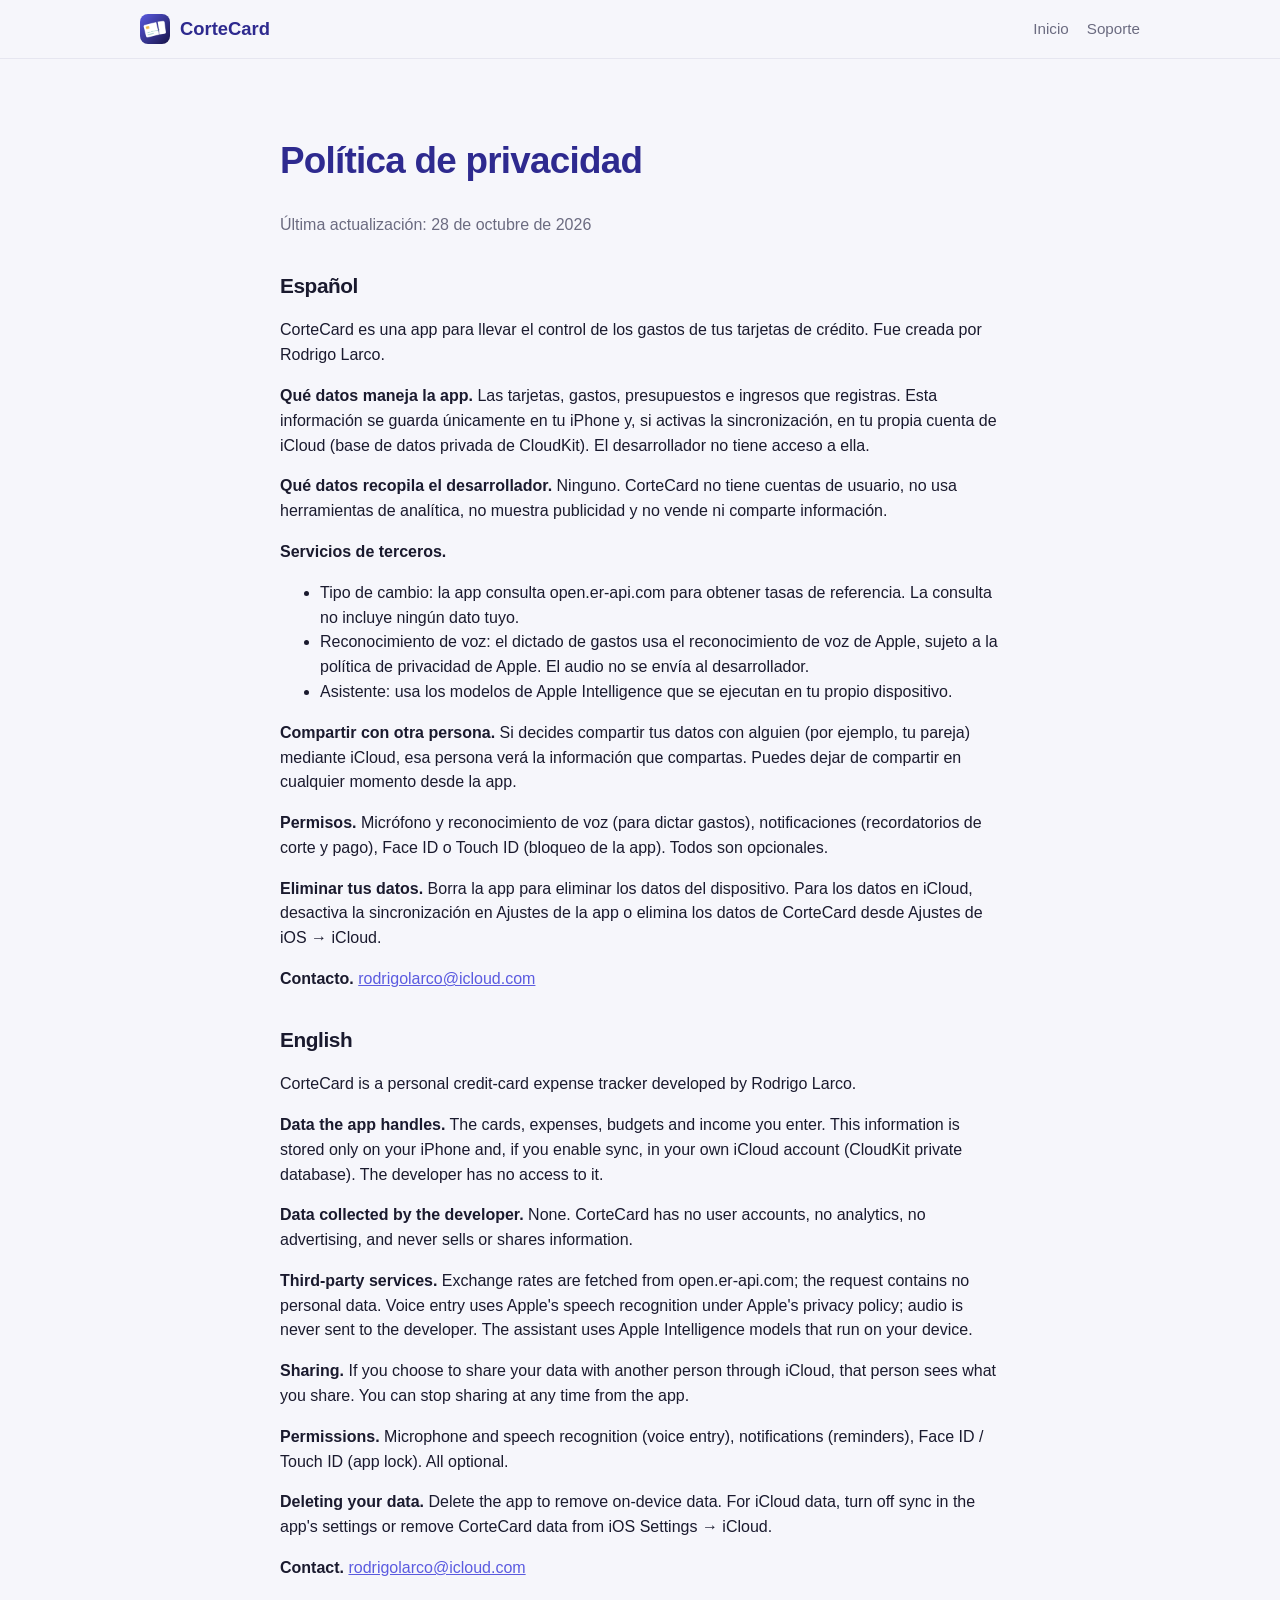
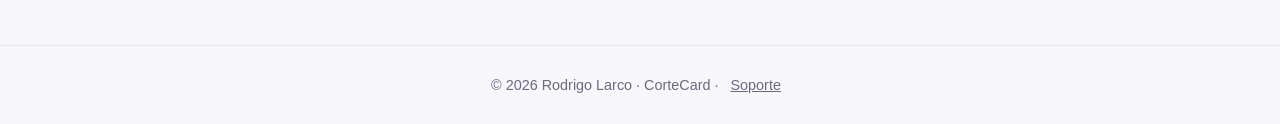
==== privacidad.html @ 4134d7fc "Sitio de CorteCard" ====
<!doctype html>
<html lang="es">
<head>
<meta charset="utf-8"><meta name="viewport" content="width=device-width,initial-scale=1">
<title>Política de privacidad — CorteCard</title>
<link rel="stylesheet" href="estilo.css"><link rel="icon" href="img/icono.png">
</head>
<body>
<header><div class="nav"><a class="marca" href="./"><img src="img/icono.png" alt="">CorteCard</a><nav><a href="./">Inicio</a><a href="soporte.html">Soporte</a></nav></div></header>
<main class="doc">
<h1>Política de privacidad</h1>
<p class="fecha">Última actualización: 28 de octubre de 2026</p>
<h2>Español</h2>
<p>CorteCard es una app para llevar el control de los gastos de tus tarjetas de crédito. Fue creada por Rodrigo Larco.</p>
<p><strong>Qué datos maneja la app.</strong> Las tarjetas, gastos, presupuestos e ingresos que registras. Esta información se guarda únicamente en tu iPhone y, si activas la sincronización, en tu propia cuenta de iCloud (base de datos privada de CloudKit). El desarrollador no tiene acceso a ella.</p>
<p><strong>Qué datos recopila el desarrollador.</strong> Ninguno. CorteCard no tiene cuentas de usuario, no usa herramientas de analítica, no muestra publicidad y no vende ni comparte información.</p>
<p><strong>Servicios de terceros.</strong></p>
<ul><li>Tipo de cambio: la app consulta open.er-api.com para obtener tasas de referencia. La consulta no incluye ningún dato tuyo.</li>
<li>Reconocimiento de voz: el dictado de gastos usa el reconocimiento de voz de Apple, sujeto a la política de privacidad de Apple. El audio no se envía al desarrollador.</li>
<li>Asistente: usa los modelos de Apple Intelligence que se ejecutan en tu propio dispositivo.</li></ul>
<p><strong>Compartir con otra persona.</strong> Si decides compartir tus datos con alguien (por ejemplo, tu pareja) mediante iCloud, esa persona verá la información que compartas. Puedes dejar de compartir en cualquier momento desde la app.</p>
<p><strong>Permisos.</strong> Micrófono y reconocimiento de voz (para dictar gastos), notificaciones (recordatorios de corte y pago), Face ID o Touch ID (bloqueo de la app). Todos son opcionales.</p>
<p><strong>Eliminar tus datos.</strong> Borra la app para eliminar los datos del dispositivo. Para los datos en iCloud, desactiva la sincronización en Ajustes de la app o elimina los datos de CorteCard desde Ajustes de iOS → iCloud.</p>
<p><strong>Contacto.</strong> <a href="mailto:rodrigolarco@icloud.com">rodrigolarco@icloud.com</a></p>
<h2>English</h2>
<p>CorteCard is a personal credit-card expense tracker developed by Rodrigo Larco.</p>
<p><strong>Data the app handles.</strong> The cards, expenses, budgets and income you enter. This information is stored only on your iPhone and, if you enable sync, in your own iCloud account (CloudKit private database). The developer has no access to it.</p>
<p><strong>Data collected by the developer.</strong> None. CorteCard has no user accounts, no analytics, no advertising, and never sells or shares information.</p>
<p><strong>Third-party services.</strong> Exchange rates are fetched from open.er-api.com; the request contains no personal data. Voice entry uses Apple&#x27;s speech recognition under Apple&#x27;s privacy policy; audio is never sent to the developer. The assistant uses Apple Intelligence models that run on your device.</p>
<p><strong>Sharing.</strong> If you choose to share your data with another person through iCloud, that person sees what you share. You can stop sharing at any time from the app.</p>
<p><strong>Permissions.</strong> Microphone and speech recognition (voice entry), notifications (reminders), Face ID / Touch ID (app lock). All optional.</p>
<p><strong>Deleting your data.</strong> Delete the app to remove on-device data. For iCloud data, turn off sync in the app&#x27;s settings or remove CorteCard data from iOS Settings → iCloud.</p>
<p><strong>Contact.</strong> <a href="mailto:rodrigolarco@icloud.com">rodrigolarco@icloud.com</a></p>
</main>
<footer>© 2026 Rodrigo Larco · CorteCard · <a href="soporte.html">Soporte</a></footer>
</body>
</html>
---- estilo.css ----
:root{--indigo:#2E2A8F;--indigo-claro:#5B5BE0;--indigo-oscuro:#1E1B4B;--fondo:#F6F6FB;--texto:#1A1A2E;--gris:#6B6B80;--blanco:#fff}
*{box-sizing:border-box}body{margin:0;font-family:-apple-system,BlinkMacSystemFont,"SF Pro Text",Inter,Segoe UI,Roboto,sans-serif;color:var(--texto);background:var(--fondo);line-height:1.55}
a{color:var(--indigo-claro)}header{position:sticky;top:0;background:rgba(246,246,251,.85);backdrop-filter:blur(12px);border-bottom:1px solid #e6e6f0;z-index:10}
.nav{max-width:1040px;margin:0 auto;padding:14px 20px;display:flex;align-items:center;gap:20px}.nav .marca{font-weight:800;color:var(--indigo);text-decoration:none;font-size:1.15rem;display:flex;align-items:center;gap:10px}
.nav .marca img{width:30px;height:30px;border-radius:8px}.nav nav{margin-left:auto;display:flex;gap:18px}.nav nav a{color:var(--gris);text-decoration:none;font-size:.95rem}
.hero{background:linear-gradient(160deg,var(--indigo-oscuro),var(--indigo) 55%,var(--indigo-claro));color:#fff;padding:72px 20px 56px}
.hero .in{max-width:1040px;margin:0 auto;display:grid;grid-template-columns:1.1fr .9fr;gap:40px;align-items:center}
.hero h1{font-size:clamp(2.2rem,5vw,3.6rem);line-height:1.05;margin:0 0 18px;font-weight:800;letter-spacing:-.02em}.hero p{font-size:1.15rem;opacity:.9;max-width:520px}
.btn{display:inline-block;background:#fff;color:var(--indigo);font-weight:700;padding:14px 22px;border-radius:14px;text-decoration:none;margin-top:14px}
.hero img{width:100%;max-width:340px;justify-self:center;border-radius:36px;box-shadow:0 30px 60px rgba(0,0,0,.35)}
section{max-width:1040px;margin:0 auto;padding:56px 20px}h2{font-size:2rem;letter-spacing:-.02em;margin:0 0 8px}.sub{color:var(--gris);margin:0 0 28px}
.grid{display:grid;grid-template-columns:repeat(auto-fit,minmax(260px,1fr));gap:18px}.card{background:#fff;border:1px solid #e8e8f2;border-radius:20px;padding:22px}
.card h3{margin:0 0 6px;font-size:1.05rem}.card p{margin:0;color:var(--gris);font-size:.95rem}.ico{width:40px;height:40px;border-radius:12px;background:linear-gradient(135deg,var(--indigo-claro),var(--indigo));color:#fff;display:grid;place-items:center;font-size:20px;margin-bottom:12px}
.capturas{display:flex;gap:16px;overflow-x:auto;padding-bottom:8px}.capturas img{height:520px;border-radius:28px;border:1px solid #e3e3ee;flex:none}
.faq details{background:#fff;border:1px solid #e8e8f2;border-radius:14px;padding:14px 18px;margin-bottom:10px}.faq summary{font-weight:600;cursor:pointer}
footer{border-top:1px solid #e6e6f0;color:var(--gris);font-size:.9rem;padding:28px 20px;text-align:center}footer a{color:var(--gris);margin:0 8px}
.doc{max-width:760px;margin:0 auto;padding:48px 20px}.doc h1{font-size:2.3rem;letter-spacing:-.02em;color:var(--indigo)}.doc h2{font-size:1.3rem;margin-top:32px}.doc .fecha{color:var(--gris)}
@media (max-width:760px){.hero .in{grid-template-columns:1fr}.hero img{max-width:260px}.nav nav{gap:12px}}
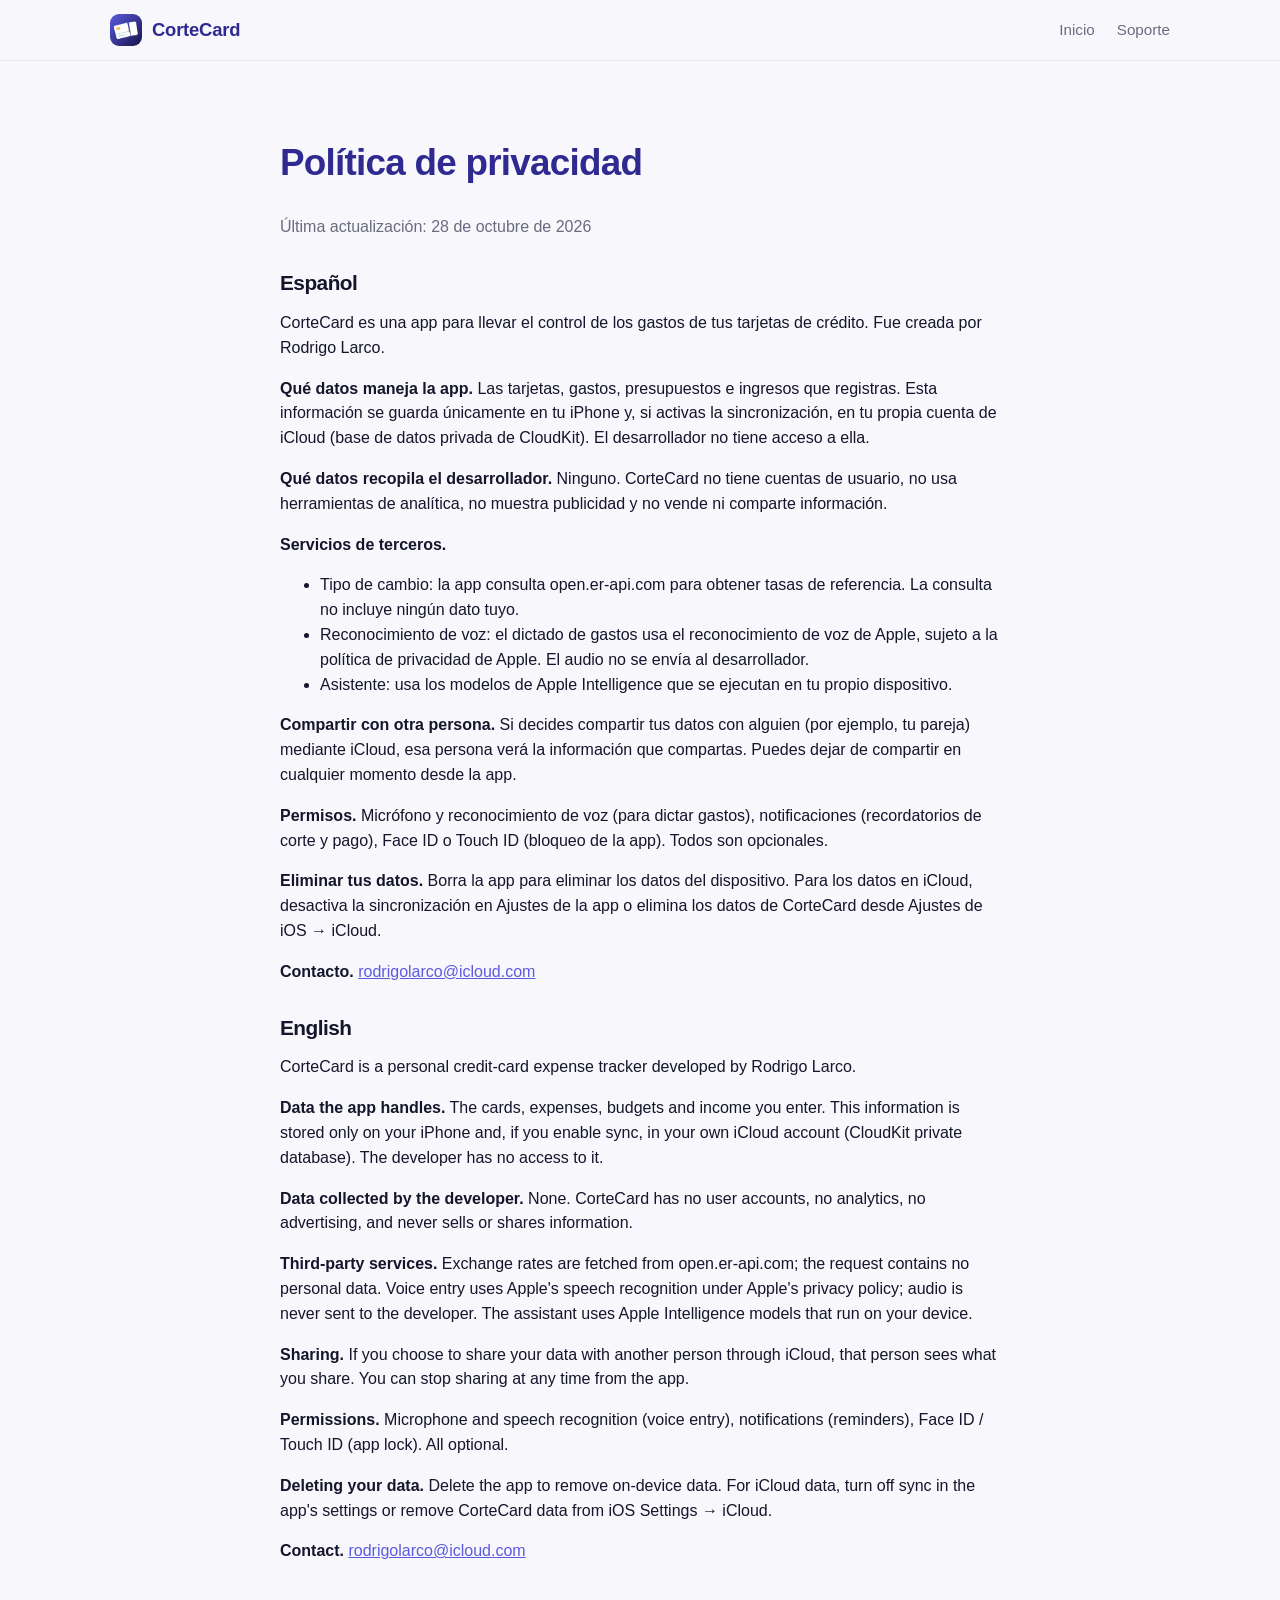
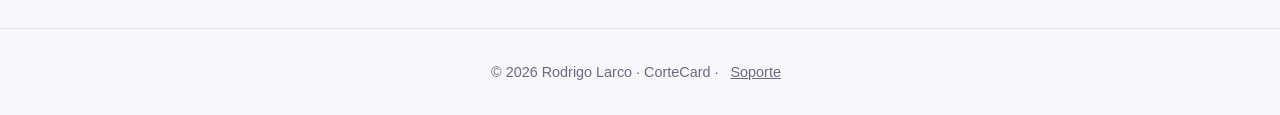
==== commit 59c211a2: "Sitio nuevo: modelo personal, recordatorios recurrentes, sugerencia de tarjeta, comprobante y teléfo" ====
--- a/privacidad.html
+++ b/privacidad.html
@@ -6,7 +6,7 @@
 <link rel="stylesheet" href="estilo.css"><link rel="icon" href="img/icono.png">
 </head>
 <body>
-<header><div class="nav"><a class="marca" href="./"><img src="img/icono.png" alt="">CorteCard</a><nav><a href="./">Inicio</a><a href="soporte.html">Soporte</a></nav></div></header>
+<header class="claro"><div class="nav"><a class="marca" href="./"><img src="img/icono.png" alt="">CorteCard</a><nav><a href="./">Inicio</a><a href="soporte.html">Soporte</a></nav></div></header>
 <main class="doc">
 <h1>Política de privacidad</h1>
 <p class="fecha">Última actualización: 28 de octubre de 2026</p>
--- a/estilo.css
+++ b/estilo.css
@@ -1,18 +1,80 @@
-:root{--indigo:#2E2A8F;--indigo-claro:#5B5BE0;--indigo-oscuro:#1E1B4B;--fondo:#F6F6FB;--texto:#1A1A2E;--gris:#6B6B80;--blanco:#fff}
-*{box-sizing:border-box}body{margin:0;font-family:-apple-system,BlinkMacSystemFont,"SF Pro Text",Inter,Segoe UI,Roboto,sans-serif;color:var(--texto);background:var(--fondo);line-height:1.55}
-a{color:var(--indigo-claro)}header{position:sticky;top:0;background:rgba(246,246,251,.85);backdrop-filter:blur(12px);border-bottom:1px solid #e6e6f0;z-index:10}
-.nav{max-width:1040px;margin:0 auto;padding:14px 20px;display:flex;align-items:center;gap:20px}.nav .marca{font-weight:800;color:var(--indigo);text-decoration:none;font-size:1.15rem;display:flex;align-items:center;gap:10px}
-.nav .marca img{width:30px;height:30px;border-radius:8px}.nav nav{margin-left:auto;display:flex;gap:18px}.nav nav a{color:var(--gris);text-decoration:none;font-size:.95rem}
-.hero{background:linear-gradient(160deg,var(--indigo-oscuro),var(--indigo) 55%,var(--indigo-claro));color:#fff;padding:72px 20px 56px}
-.hero .in{max-width:1040px;margin:0 auto;display:grid;grid-template-columns:1.1fr .9fr;gap:40px;align-items:center}
-.hero h1{font-size:clamp(2.2rem,5vw,3.6rem);line-height:1.05;margin:0 0 18px;font-weight:800;letter-spacing:-.02em}.hero p{font-size:1.15rem;opacity:.9;max-width:520px}
-.btn{display:inline-block;background:#fff;color:var(--indigo);font-weight:700;padding:14px 22px;border-radius:14px;text-decoration:none;margin-top:14px}
-.hero img{width:100%;max-width:340px;justify-self:center;border-radius:36px;box-shadow:0 30px 60px rgba(0,0,0,.35)}
-section{max-width:1040px;margin:0 auto;padding:56px 20px}h2{font-size:2rem;letter-spacing:-.02em;margin:0 0 8px}.sub{color:var(--gris);margin:0 0 28px}
-.grid{display:grid;grid-template-columns:repeat(auto-fit,minmax(260px,1fr));gap:18px}.card{background:#fff;border:1px solid #e8e8f2;border-radius:20px;padding:22px}
-.card h3{margin:0 0 6px;font-size:1.05rem}.card p{margin:0;color:var(--gris);font-size:.95rem}.ico{width:40px;height:40px;border-radius:12px;background:linear-gradient(135deg,var(--indigo-claro),var(--indigo));color:#fff;display:grid;place-items:center;font-size:20px;margin-bottom:12px}
-.capturas{display:flex;gap:16px;overflow-x:auto;padding-bottom:8px}.capturas img{height:520px;border-radius:28px;border:1px solid #e3e3ee;flex:none}
-.faq details{background:#fff;border:1px solid #e8e8f2;border-radius:14px;padding:14px 18px;margin-bottom:10px}.faq summary{font-weight:600;cursor:pointer}
-footer{border-top:1px solid #e6e6f0;color:var(--gris);font-size:.9rem;padding:28px 20px;text-align:center}footer a{color:var(--gris);margin:0 8px}
+:root{--indigo:#2E2A8F;--indigo-claro:#5B5BE0;--indigo-oscuro:#1E1B4B;--noche:#0B0A1F;--fondo:#F7F7FC;--texto:#15152B;--gris:#6B6B80;--linea:#E7E7F1;--verde:#2BB673;--naranja:#F59E0B;--radio:24px}
+*{box-sizing:border-box}html{scroll-behavior:smooth}
+body{margin:0;font-family:-apple-system,BlinkMacSystemFont,"SF Pro Display","SF Pro Text",Inter,"Segoe UI",Roboto,sans-serif;color:var(--texto);background:var(--fondo);line-height:1.55;-webkit-font-smoothing:antialiased}
+a{color:var(--indigo-claro)}img{max-width:100%;display:block}
+header{position:sticky;top:0;z-index:20;transition:background .25s,border-color .25s;background:rgba(11,10,31,.72);backdrop-filter:blur(16px);-webkit-backdrop-filter:blur(16px);border-bottom:1px solid rgba(255,255,255,.08)}
+.nav{max-width:1100px;margin:0 auto;padding:14px 20px;display:flex;align-items:center;gap:20px}
+.nav .marca{font-weight:800;color:#fff;text-decoration:none;font-size:1.15rem;display:flex;align-items:center;gap:10px;letter-spacing:-.01em}
+.nav .marca img{width:32px;height:32px;border-radius:9px}
+.nav nav{margin-left:auto;display:flex;gap:22px;align-items:center}.nav nav a{color:rgba(255,255,255,.75);text-decoration:none;font-size:.95rem}
+.nav nav a.cta{background:#fff;color:var(--indigo);font-weight:700;padding:9px 14px;border-radius:999px}
+header.claro{background:rgba(247,247,252,.85);border-color:var(--linea)}header.claro .marca{color:var(--indigo)}header.claro nav a{color:var(--gris)}header.claro nav a.cta{background:var(--indigo);color:#fff}
+
+/* HERO */
+.hero{position:relative;overflow:hidden;background:var(--noche);color:#fff;padding:88px 20px 40px}
+.hero:before{content:"";position:absolute;inset:-20% -10% auto -10%;height:120%;background:
+ radial-gradient(42% 50% at 20% 20%,rgba(91,91,224,.55),transparent 70%),
+ radial-gradient(40% 45% at 85% 15%,rgba(46,42,143,.8),transparent 70%),
+ radial-gradient(50% 50% at 60% 90%,rgba(91,91,224,.35),transparent 70%);filter:blur(10px)}
+.hero .in{position:relative;max-width:1100px;margin:0 auto;display:grid;grid-template-columns:1.05fr .95fr;gap:40px;align-items:center}
+.pill{display:inline-flex;align-items:center;gap:8px;background:rgba(255,255,255,.1);border:1px solid rgba(255,255,255,.18);border-radius:999px;padding:6px 12px;font-size:.85rem;margin-bottom:18px}
+.pill b{color:#C7C7FF}
+.hero h1{font-size:clamp(2.4rem,5.6vw,4rem);line-height:1.02;margin:0 0 18px;font-weight:800;letter-spacing:-.03em}
+.hero h1 span{background:linear-gradient(90deg,#C7C7FF,#8E8EFF);-webkit-background-clip:text;background-clip:text;color:transparent}
+.hero p.lead{font-size:1.15rem;color:rgba(255,255,255,.8);max-width:520px;margin:0 0 26px}
+.btn{display:inline-flex;align-items:center;gap:10px;background:#fff;color:var(--indigo);font-weight:700;padding:14px 22px;border-radius:14px;text-decoration:none;transition:transform .15s}
+.btn:hover{transform:translateY(-1px)}.btn.sec{background:rgba(255,255,255,.1);color:#fff;border:1px solid rgba(255,255,255,.2)}
+.hero .botones{display:flex;gap:12px;flex-wrap:wrap}
+.hero .nota{font-size:.9rem;color:rgba(255,255,255,.6);margin-top:14px}
+.hero .cifras{display:flex;gap:28px;margin-top:34px;padding-top:24px;border-top:1px solid rgba(255,255,255,.12)}
+.hero .cifras div b{display:block;font-size:1.5rem;letter-spacing:-.02em}.hero .cifras div span{font-size:.85rem;color:rgba(255,255,255,.6)}
+
+/* TELÉFONO CON CARRUSEL */
+.telefono{position:relative;width:330px;justify-self:center;aspect-ratio:460/1000;border-radius:52px;background:#0f0f1a;padding:12px;box-shadow:0 40px 90px rgba(0,0,0,.55),inset 0 0 0 2px #2a2a3c,inset 0 0 0 6px #0f0f1a;margin-bottom:0}
+
+.pantallas{height:100%;border-radius:40px;overflow-x:auto;overflow-y:hidden;display:flex;scroll-snap-type:x mandatory;scrollbar-width:none;-webkit-overflow-scrolling:touch;background:#F2F2F7}
+.pantallas::-webkit-scrollbar{display:none}
+.pantallas img{flex:0 0 100%;width:100%;height:100%;object-fit:cover;scroll-snap-align:start;scroll-snap-stop:always}
+.puntos{display:flex;gap:7px;justify-content:center;margin-top:18px;position:relative}
+.puntos i{width:7px;height:7px;border-radius:50%;background:rgba(255,255,255,.3);transition:all .25s}.puntos i.activo{background:#fff;width:20px;border-radius:999px}
+.pista{text-align:center;font-size:.8rem;color:rgba(255,255,255,.55);margin:8px 0 0}
+
+/* SECCIONES */
+section{max-width:1100px;margin:0 auto;padding:72px 20px}
+.kicker{display:inline-block;color:var(--indigo-claro);font-weight:700;font-size:.85rem;letter-spacing:.08em;text-transform:uppercase;margin-bottom:10px}
+h2{font-size:clamp(1.8rem,3.4vw,2.5rem);letter-spacing:-.025em;margin:0 0 10px;line-height:1.1}
+.sub{color:var(--gris);margin:0 0 32px;font-size:1.08rem;max-width:640px}
+.fila{display:grid;grid-template-columns:1fr 1fr;gap:56px;align-items:center;padding:40px 0}
+.fila.inv .texto{order:2}.fila .texto h2{margin-bottom:14px}
+.fila .texto p{color:var(--gris);font-size:1.05rem}
+.fila ul{list-style:none;padding:0;margin:18px 0 0;display:grid;gap:12px}
+.fila li{display:flex;gap:12px;align-items:flex-start}.fila li i{flex:none;width:26px;height:26px;border-radius:8px;background:linear-gradient(135deg,var(--indigo-claro),var(--indigo));color:#fff;display:grid;place-items:center;font-style:normal;font-size:14px;margin-top:2px}
+.fila .shot{justify-self:center;width:300px;border-radius:40px;box-shadow:0 30px 70px rgba(46,42,143,.25);border:8px solid #0f0f1a;background:#0f0f1a}
+.burbuja{background:#fff;border:1px solid var(--linea);border-radius:18px;padding:14px 16px;box-shadow:0 14px 40px rgba(46,42,143,.12);font-size:.95rem;display:flex;gap:12px;align-items:flex-start;max-width:380px}
+.burbuja img{width:34px;height:34px;border-radius:9px}.burbuja b{display:block;font-size:.95rem}.burbuja span{color:var(--gris);font-size:.9rem}
+.burbujas{display:grid;gap:12px;margin-top:22px}
+
+.grid{display:grid;grid-template-columns:repeat(auto-fit,minmax(250px,1fr));gap:16px}
+.card{background:#fff;border:1px solid var(--linea);border-radius:var(--radio);padding:24px;transition:transform .15s,box-shadow .15s}
+.card:hover{transform:translateY(-2px);box-shadow:0 18px 40px rgba(46,42,143,.1)}
+.card h3{margin:0 0 6px;font-size:1.05rem}.card p{margin:0;color:var(--gris);font-size:.95rem}
+.ico{width:44px;height:44px;border-radius:14px;background:linear-gradient(135deg,var(--indigo-claro),var(--indigo));color:#fff;display:grid;place-items:center;font-size:22px;margin-bottom:14px}
+
+.precio{background:var(--noche);color:#fff;border-radius:32px;padding:48px 32px;display:grid;grid-template-columns:1.1fr .9fr;gap:40px;align-items:center;position:relative;overflow:hidden}
+.precio:before{content:"";position:absolute;inset:0;background:radial-gradient(50% 60% at 90% 10%,rgba(91,91,224,.5),transparent 70%)}
+.precio>*{position:relative}.precio h2{color:#fff}.precio p{color:rgba(255,255,255,.75)}
+.planes{display:grid;gap:12px}.plan{background:rgba(255,255,255,.08);border:1px solid rgba(255,255,255,.14);border-radius:18px;padding:16px 18px;display:flex;justify-content:space-between;align-items:center}
+.plan b{font-size:1.3rem}.plan small{display:block;color:rgba(255,255,255,.6)}.plan .ahorro{background:var(--verde);color:#fff;font-size:.75rem;font-weight:700;padding:4px 8px;border-radius:999px}
+
+.faq details{background:#fff;border:1px solid var(--linea);border-radius:16px;padding:16px 20px;margin-bottom:10px}
+.faq summary{font-weight:600;cursor:pointer;list-style:none;display:flex;justify-content:space-between}.faq summary:after{content:"+";color:var(--indigo-claro);font-weight:700}
+.faq details[open] summary:after{content:"–"}.faq p{color:var(--gris);margin:10px 0 0}
+
+footer{border-top:1px solid var(--linea);color:var(--gris);font-size:.9rem;padding:32px 20px;text-align:center}footer a{color:var(--gris);margin:0 8px}
 .doc{max-width:760px;margin:0 auto;padding:48px 20px}.doc h1{font-size:2.3rem;letter-spacing:-.02em;color:var(--indigo)}.doc h2{font-size:1.3rem;margin-top:32px}.doc .fecha{color:var(--gris)}
-@media (max-width:760px){.hero .in{grid-template-columns:1fr}.hero img{max-width:260px}.nav nav{gap:12px}}
+
+@media (max-width:820px){
+ .hero{padding-top:56px}.hero .in{grid-template-columns:1fr;gap:28px}.telefono{width:270px}
+ .fila,.fila.inv{grid-template-columns:1fr;gap:28px;padding:24px 0}.fila.inv .texto{order:0}.fila .shot{width:250px}
+ .precio{grid-template-columns:1fr;padding:32px 22px}.nav nav{gap:14px}.nav nav a:not(.cta){display:none}.hero .cifras{gap:18px}
+}
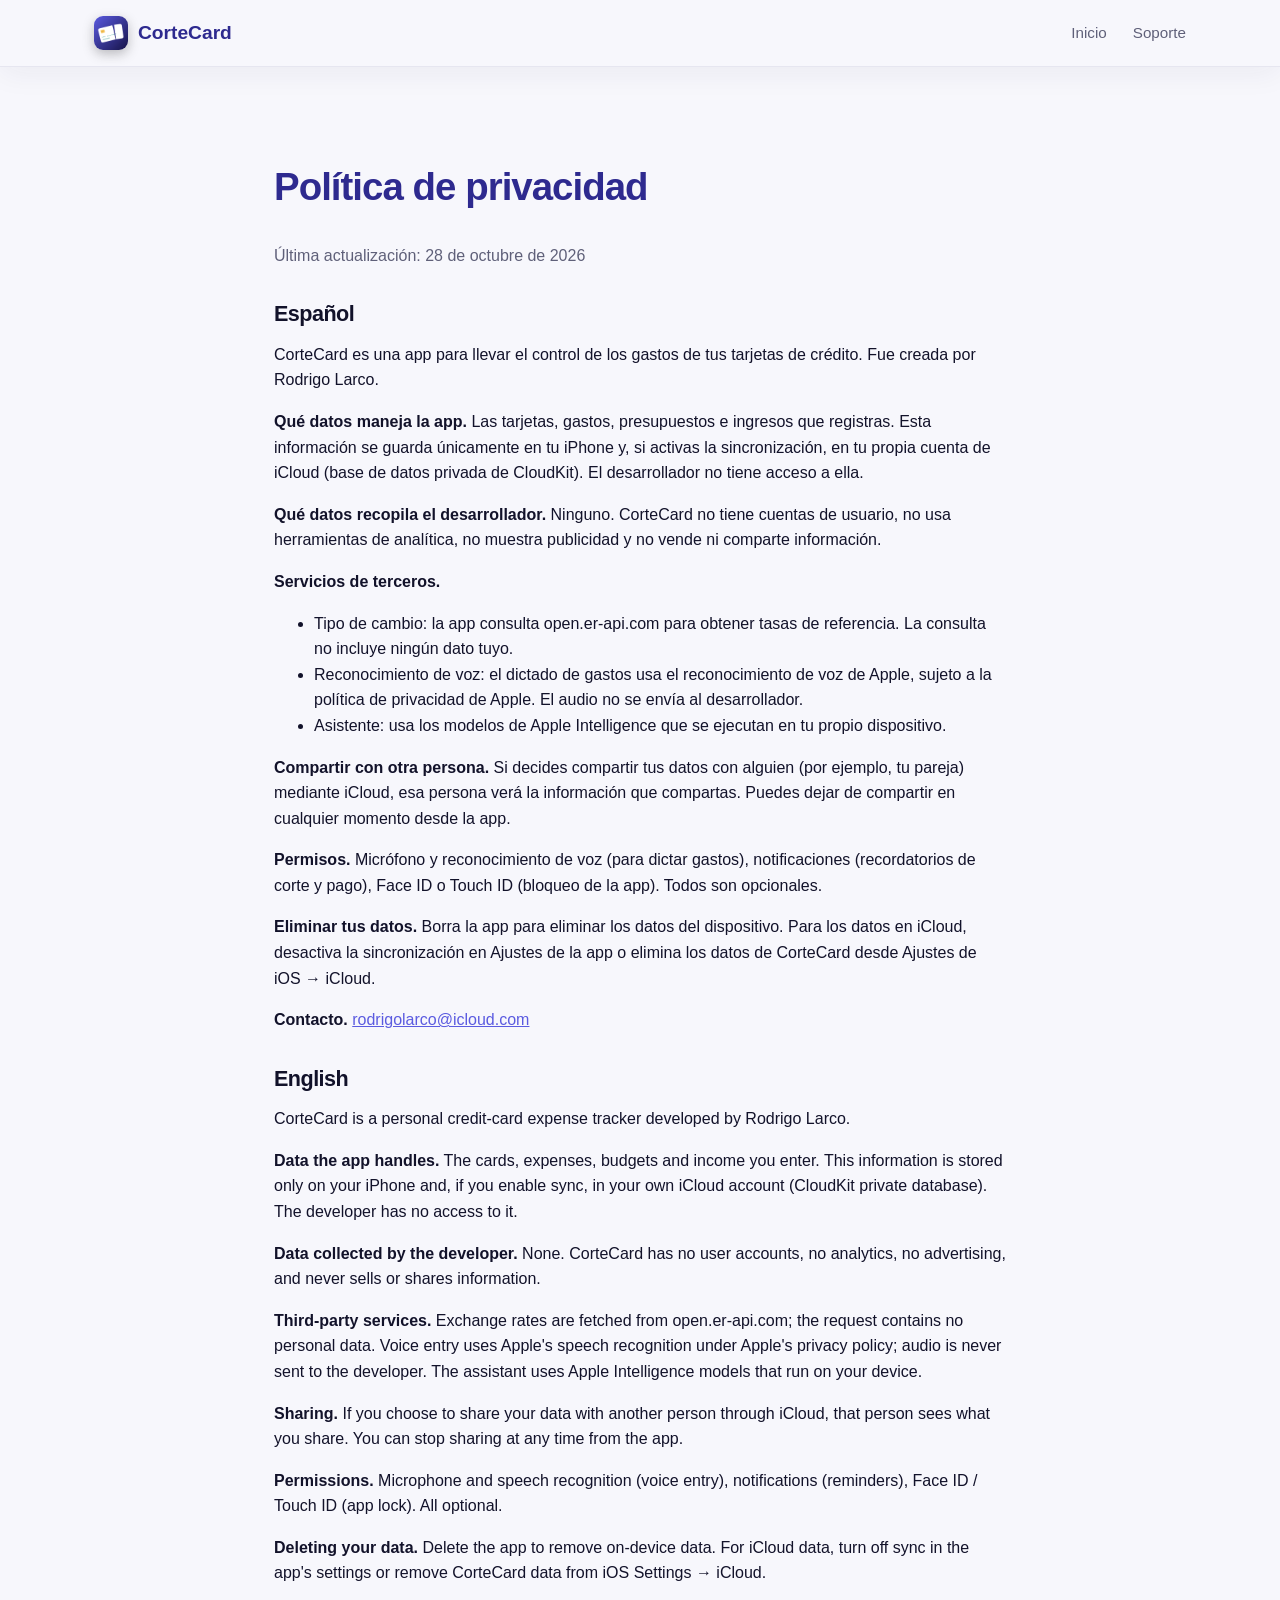
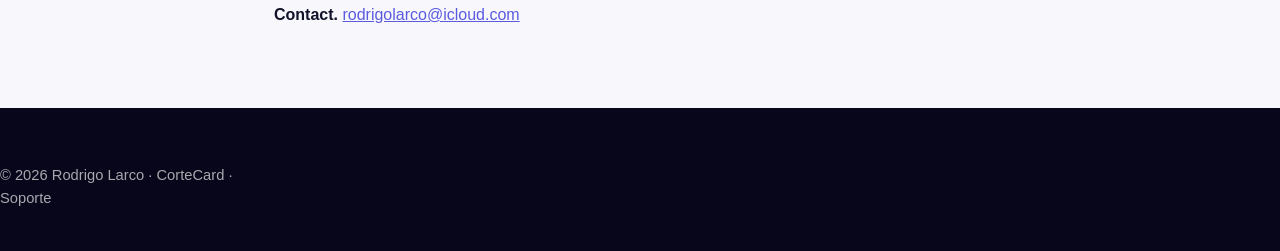
==== commit b76a13d9: "Sitio profesional: portada con tres teléfonos, cómo funciona, bento de funciones, demo interactivo d" ====
--- a/privacidad.html
+++ b/privacidad.html
@@ -3,10 +3,10 @@
 <head>
 <meta charset="utf-8"><meta name="viewport" content="width=device-width,initial-scale=1">
 <title>Política de privacidad — CorteCard</title>
-<link rel="stylesheet" href="estilo.css"><link rel="icon" href="img/icono.png">
+<link rel="stylesheet" href="estilo.css?v=20261028c"><link rel="icon" href="img/icono.png">
 </head>
 <body>
-<header class="claro"><div class="nav"><a class="marca" href="./"><img src="img/icono.png" alt="">CorteCard</a><nav><a href="./">Inicio</a><a href="soporte.html">Soporte</a></nav></div></header>
+<header class="solida"><div class="nav"><a class="marca" href="./"><img src="img/icono.png" alt="">CorteCard</a><nav><a href="./">Inicio</a><a href="soporte.html">Soporte</a></nav></div></header>
 <main class="doc">
 <h1>Política de privacidad</h1>
 <p class="fecha">Última actualización: 28 de octubre de 2026</p>
--- a/estilo.css
+++ b/estilo.css
@@ -1,80 +1,273 @@
-:root{--indigo:#2E2A8F;--indigo-claro:#5B5BE0;--indigo-oscuro:#1E1B4B;--noche:#0B0A1F;--fondo:#F7F7FC;--texto:#15152B;--gris:#6B6B80;--linea:#E7E7F1;--verde:#2BB673;--naranja:#F59E0B;--radio:24px}
+/* ===== CorteCard · sitio ===== */
+:root{
+  --indigo:#2E2A8F;--indigo-claro:#5B5BE0;--indigo-oscuro:#1E1B4B;--lila:#C7C7FF;
+  --noche:#07061A;--noche-2:#0F0E2B;--fondo:#F7F7FC;--blanco:#fff;
+  --texto:#12122A;--gris:#5F6079;--gris-claro:#9A9BB3;--linea:#E6E6F0;
+  --verde:#22B573;--naranja:#F59E0B;--rojo:#EF4444;
+  --r:28px;--r2:18px;
+  --sombra:0 24px 60px rgba(30,27,75,.14);
+  --fuente:"Plus Jakarta Sans",-apple-system,BlinkMacSystemFont,"SF Pro Display",Inter,sans-serif;
+  --fuente-texto:Inter,-apple-system,BlinkMacSystemFont,"SF Pro Text",sans-serif;
+}
 *{box-sizing:border-box}html{scroll-behavior:smooth}
-body{margin:0;font-family:-apple-system,BlinkMacSystemFont,"SF Pro Display","SF Pro Text",Inter,"Segoe UI",Roboto,sans-serif;color:var(--texto);background:var(--fondo);line-height:1.55;-webkit-font-smoothing:antialiased}
+body{margin:0;font-family:var(--fuente-texto);color:var(--texto);background:var(--fondo);line-height:1.6;-webkit-font-smoothing:antialiased;overflow-x:hidden}
+h1,h2,h3,.num{font-family:var(--fuente);letter-spacing:-.025em}
 a{color:var(--indigo-claro)}img{max-width:100%;display:block}
-header{position:sticky;top:0;z-index:20;transition:background .25s,border-color .25s;background:rgba(11,10,31,.72);backdrop-filter:blur(16px);-webkit-backdrop-filter:blur(16px);border-bottom:1px solid rgba(255,255,255,.08)}
-.nav{max-width:1100px;margin:0 auto;padding:14px 20px;display:flex;align-items:center;gap:20px}
-.nav .marca{font-weight:800;color:#fff;text-decoration:none;font-size:1.15rem;display:flex;align-items:center;gap:10px;letter-spacing:-.01em}
-.nav .marca img{width:32px;height:32px;border-radius:9px}
-.nav nav{margin-left:auto;display:flex;gap:22px;align-items:center}.nav nav a{color:rgba(255,255,255,.75);text-decoration:none;font-size:.95rem}
-.nav nav a.cta{background:#fff;color:var(--indigo);font-weight:700;padding:9px 14px;border-radius:999px}
-header.claro{background:rgba(247,247,252,.85);border-color:var(--linea)}header.claro .marca{color:var(--indigo)}header.claro nav a{color:var(--gris)}header.claro nav a.cta{background:var(--indigo);color:#fff}
-
-/* HERO */
-.hero{position:relative;overflow:hidden;background:var(--noche);color:#fff;padding:88px 20px 40px}
-.hero:before{content:"";position:absolute;inset:-20% -10% auto -10%;height:120%;background:
- radial-gradient(42% 50% at 20% 20%,rgba(91,91,224,.55),transparent 70%),
- radial-gradient(40% 45% at 85% 15%,rgba(46,42,143,.8),transparent 70%),
- radial-gradient(50% 50% at 60% 90%,rgba(91,91,224,.35),transparent 70%);filter:blur(10px)}
-.hero .in{position:relative;max-width:1100px;margin:0 auto;display:grid;grid-template-columns:1.05fr .95fr;gap:40px;align-items:center}
-.pill{display:inline-flex;align-items:center;gap:8px;background:rgba(255,255,255,.1);border:1px solid rgba(255,255,255,.18);border-radius:999px;padding:6px 12px;font-size:.85rem;margin-bottom:18px}
-.pill b{color:#C7C7FF}
-.hero h1{font-size:clamp(2.4rem,5.6vw,4rem);line-height:1.02;margin:0 0 18px;font-weight:800;letter-spacing:-.03em}
-.hero h1 span{background:linear-gradient(90deg,#C7C7FF,#8E8EFF);-webkit-background-clip:text;background-clip:text;color:transparent}
-.hero p.lead{font-size:1.15rem;color:rgba(255,255,255,.8);max-width:520px;margin:0 0 26px}
-.btn{display:inline-flex;align-items:center;gap:10px;background:#fff;color:var(--indigo);font-weight:700;padding:14px 22px;border-radius:14px;text-decoration:none;transition:transform .15s}
-.btn:hover{transform:translateY(-1px)}.btn.sec{background:rgba(255,255,255,.1);color:#fff;border:1px solid rgba(255,255,255,.2)}
-.hero .botones{display:flex;gap:12px;flex-wrap:wrap}
-.hero .nota{font-size:.9rem;color:rgba(255,255,255,.6);margin-top:14px}
-.hero .cifras{display:flex;gap:28px;margin-top:34px;padding-top:24px;border-top:1px solid rgba(255,255,255,.12)}
-.hero .cifras div b{display:block;font-size:1.5rem;letter-spacing:-.02em}.hero .cifras div span{font-size:.85rem;color:rgba(255,255,255,.6)}
-
-/* TELÉFONO CON CARRUSEL */
-.telefono{position:relative;width:330px;justify-self:center;aspect-ratio:460/1000;border-radius:52px;background:#0f0f1a;padding:12px;box-shadow:0 40px 90px rgba(0,0,0,.55),inset 0 0 0 2px #2a2a3c,inset 0 0 0 6px #0f0f1a;margin-bottom:0}
-
-.pantallas{height:100%;border-radius:40px;overflow-x:auto;overflow-y:hidden;display:flex;scroll-snap-type:x mandatory;scrollbar-width:none;-webkit-overflow-scrolling:touch;background:#F2F2F7}
+.wrap{max-width:1140px;margin:0 auto;padding:0 24px}
+.kicker{display:inline-flex;align-items:center;gap:8px;color:var(--indigo-claro);font-weight:700;font-size:.8rem;letter-spacing:.12em;text-transform:uppercase;margin-bottom:14px}
+.kicker:before{content:"";width:18px;height:2px;background:var(--indigo-claro);border-radius:2px}
+h2{font-size:clamp(1.9rem,3.6vw,2.7rem);line-height:1.08;margin:0 0 14px;font-weight:800}
+.sub{color:var(--gris);font-size:1.1rem;max-width:620px;margin:0 0 40px}
+.centro{text-align:center}.centro .sub{margin-left:auto;margin-right:auto}
+section{padding:96px 0}
+.btn{display:inline-flex;align-items:center;gap:10px;font-weight:700;padding:15px 24px;border-radius:14px;text-decoration:none;transition:transform .15s,box-shadow .15s,background .15s;font-size:1rem;border:1px solid transparent}
+.btn:hover{transform:translateY(-2px)}
+.btn.negro{background:#000;color:#fff;box-shadow:0 10px 30px rgba(0,0,0,.25)}
+.btn.blanco{background:#fff;color:var(--indigo)}
+.btn.indigo{background:linear-gradient(135deg,var(--indigo-claro),var(--indigo));color:#fff;box-shadow:0 12px 30px rgba(91,91,224,.35)}
+.btn.fantasma{background:rgba(255,255,255,.08);color:#fff;border-color:rgba(255,255,255,.18)}
+.btn .ap{font-size:1.25rem;line-height:1}
+.btn small{display:block;font-weight:500;font-size:.7rem;opacity:.75;line-height:1}
+.btn.store{padding:10px 20px;text-align:left}.btn.store b{display:block;font-size:1.05rem;line-height:1.1}
+
+/* reveal */
+.rv{opacity:0;transform:translateY(22px);transition:opacity .7s cubic-bezier(.2,.7,.2,1),transform .7s cubic-bezier(.2,.7,.2,1)}
+.rv.visto{opacity:1;transform:none}.rv.ya{transition:none!important}
+.rv.d1{transition-delay:.1s}.rv.d2{transition-delay:.2s}.rv.d3{transition-delay:.3s}.rv.d4{transition-delay:.4s}
+
+/* ===== NAV ===== */
+header{position:fixed;top:0;left:0;right:0;z-index:50;transition:background .3s,border-color .3s,box-shadow .3s;border-bottom:1px solid transparent}
+header.solida{background:rgba(247,247,252,.82);backdrop-filter:blur(18px);-webkit-backdrop-filter:blur(18px);border-color:var(--linea);box-shadow:0 6px 30px rgba(30,27,75,.06)}
+.nav{max-width:1140px;margin:0 auto;padding:16px 24px;display:flex;align-items:center;gap:28px}
+.marca{font-family:var(--fuente);font-weight:800;color:#fff;text-decoration:none;font-size:1.2rem;display:flex;align-items:center;gap:10px;transition:color .3s}
+.marca img{width:34px;height:34px;border-radius:9px;box-shadow:0 4px 12px rgba(0,0,0,.25)}
+header.solida .marca{color:var(--indigo)}
+.nav nav{margin-left:auto;display:flex;gap:26px;align-items:center}
+.nav nav a{color:rgba(255,255,255,.78);text-decoration:none;font-size:.95rem;font-weight:500;transition:color .3s}
+header.solida nav a{color:var(--gris)}
+.nav nav a.cta{background:#fff;color:var(--indigo);font-weight:700;padding:10px 16px;border-radius:999px}
+header.solida nav a.cta{background:var(--indigo);color:#fff}
+.hamb{display:none;margin-left:auto;background:none;border:0;color:#fff;font-size:1.6rem;cursor:pointer}
+header.solida .hamb{color:var(--indigo)}
+
+/* ===== HERO ===== */
+.hero{position:relative;background:var(--noche);color:#fff;padding:150px 0 96px;overflow:hidden;isolation:isolate}
+.hero .malla{position:absolute;inset:0;z-index:-2;background:
+ radial-gradient(60% 55% at 15% 25%,rgba(91,91,224,.55),transparent 65%),
+ radial-gradient(45% 45% at 80% 12%,rgba(46,42,143,.9),transparent 65%),
+ radial-gradient(50% 45% at 65% 95%,rgba(91,91,224,.35),transparent 65%);
+ animation:respira 14s ease-in-out infinite alternate}
+@keyframes respira{from{transform:scale(1) translate(0,0)}to{transform:scale(1.08) translate(-2%,2%)}}
+.hero .rejilla{position:absolute;inset:0;z-index:-1;background-image:linear-gradient(rgba(255,255,255,.05) 1px,transparent 1px),linear-gradient(90deg,rgba(255,255,255,.05) 1px,transparent 1px);background-size:56px 56px;mask-image:radial-gradient(70% 60% at 50% 40%,#000,transparent);-webkit-mask-image:radial-gradient(70% 60% at 50% 40%,#000,transparent)}
+.hero .in{display:grid;grid-template-columns:1.05fr 1fr;gap:40px;align-items:center}
+.pill{display:inline-flex;align-items:center;gap:10px;background:rgba(255,255,255,.08);border:1px solid rgba(255,255,255,.16);border-radius:999px;padding:7px 14px 7px 8px;font-size:.85rem;margin-bottom:22px;backdrop-filter:blur(8px)}
+.pill b{background:linear-gradient(135deg,var(--indigo-claro),#8E8EFF);color:#fff;border-radius:999px;padding:3px 9px;font-size:.72rem;letter-spacing:.06em;text-transform:uppercase}
+.hero h1{font-size:clamp(2.6rem,5.8vw,4.4rem);line-height:1;margin:0 0 20px;font-weight:800}
+.hero h1 span{background:linear-gradient(90deg,#DADAFF,#8E8EFF 60%,#5B5BE0);-webkit-background-clip:text;background-clip:text;color:transparent}
+.hero .lead{font-size:1.18rem;color:rgba(255,255,255,.78);max-width:540px;margin:0 0 30px;line-height:1.6}
+.hero .botones{display:flex;gap:14px;flex-wrap:wrap;align-items:center}
+.hero .confianza{display:flex;gap:22px;flex-wrap:wrap;margin-top:30px;color:rgba(255,255,255,.7);font-size:.9rem}
+.hero .confianza span{display:inline-flex;align-items:center;gap:7px}
+.hero .confianza i{font-style:normal;color:#FFD166}
+.hero .cifras{display:grid;grid-template-columns:repeat(3,auto);gap:32px;margin-top:40px;padding-top:28px;border-top:1px solid rgba(255,255,255,.12);width:fit-content}
+.hero .cifras .num{display:block;font-size:2rem;font-weight:800;line-height:1}
+.hero .cifras small{display:block;font-size:.82rem;color:rgba(255,255,255,.6);margin-top:6px;max-width:150px}
+
+/* tres teléfonos */
+.escena{position:relative;height:640px;perspective:1600px}
+.tel{position:absolute;width:290px;aspect-ratio:460/1000;border-radius:48px;background:#0f0f1a;padding:11px;box-shadow:0 50px 100px rgba(0,0,0,.6),inset 0 0 0 2px #2a2a3c,inset 0 0 0 6px #0f0f1a;transform-style:preserve-3d;transition:transform .6s cubic-bezier(.2,.7,.2,1)}
+.tel .pant{height:100%;border-radius:38px;overflow:hidden;background:#F2F2F7}
+.tel.c{left:50%;top:0;transform:translateX(-50%);z-index:3;width:300px}
+.tel.i{left:-10px;top:70px;transform:rotateY(22deg) rotateZ(-6deg) scale(.86);z-index:2;opacity:.95}
+.tel.d{right:-10px;top:70px;transform:rotateY(-22deg) rotateZ(6deg) scale(.86);z-index:1;opacity:.95}
+.escena:hover .tel.i{transform:rotateY(18deg) rotateZ(-7deg) scale(.88) translateX(-8px)}
+.escena:hover .tel.d{transform:rotateY(-18deg) rotateZ(7deg) scale(.88) translateX(8px)}
+.pantallas{height:100%;overflow-x:auto;overflow-y:hidden;display:flex;scroll-snap-type:x mandatory;scrollbar-width:none;-webkit-overflow-scrolling:touch}
 .pantallas::-webkit-scrollbar{display:none}
 .pantallas img{flex:0 0 100%;width:100%;height:100%;object-fit:cover;scroll-snap-align:start;scroll-snap-stop:always}
-.puntos{display:flex;gap:7px;justify-content:center;margin-top:18px;position:relative}
-.puntos i{width:7px;height:7px;border-radius:50%;background:rgba(255,255,255,.3);transition:all .25s}.puntos i.activo{background:#fff;width:20px;border-radius:999px}
-.pista{text-align:center;font-size:.8rem;color:rgba(255,255,255,.55);margin:8px 0 0}
-
-/* SECCIONES */
-section{max-width:1100px;margin:0 auto;padding:72px 20px}
-.kicker{display:inline-block;color:var(--indigo-claro);font-weight:700;font-size:.85rem;letter-spacing:.08em;text-transform:uppercase;margin-bottom:10px}
-h2{font-size:clamp(1.8rem,3.4vw,2.5rem);letter-spacing:-.025em;margin:0 0 10px;line-height:1.1}
-.sub{color:var(--gris);margin:0 0 32px;font-size:1.08rem;max-width:640px}
-.fila{display:grid;grid-template-columns:1fr 1fr;gap:56px;align-items:center;padding:40px 0}
-.fila.inv .texto{order:2}.fila .texto h2{margin-bottom:14px}
+.puntos{position:absolute;left:50%;bottom:-6px;transform:translateX(-50%);display:flex;gap:7px;z-index:4}
+.puntos i{width:7px;height:7px;border-radius:50%;background:rgba(255,255,255,.3);transition:all .25s;cursor:pointer}.puntos i.activo{background:#fff;width:22px;border-radius:999px}
+.chip{position:absolute;z-index:5;background:rgba(255,255,255,.95);color:var(--texto);border-radius:16px;padding:10px 14px;font-size:.85rem;box-shadow:0 18px 40px rgba(0,0,0,.35);display:flex;gap:10px;align-items:center;animation:flotar 6s ease-in-out infinite;backdrop-filter:blur(10px)}
+.chip img{width:30px;height:30px;border-radius:8px}.chip b{display:block;font-size:.86rem}.chip span{color:var(--gris);font-size:.78rem}
+.chip.a{left:-30px;top:200px;animation-delay:-1s}.chip.b{right:-26px;top:140px;animation-delay:-3s}.chip.c{right:-10px;bottom:120px;animation-delay:-5s}
+.chip .ok{width:30px;height:30px;border-radius:50%;background:#E8F8EF;color:var(--verde);display:grid;place-items:center;font-weight:800}
+.chip .pct{font-family:var(--fuente);font-weight:800;color:var(--indigo-claro);font-size:1.15rem}
+@keyframes flotar{0%,100%{transform:translateY(0)}50%{transform:translateY(-7px)}}
+
+/* ===== BANCOS ===== */
+.bancos{padding:34px 0;background:var(--noche-2);color:rgba(255,255,255,.6);border-top:1px solid rgba(255,255,255,.06)}
+.bancos .wrap{display:flex;align-items:center;gap:26px;flex-wrap:wrap;justify-content:center}
+.bancos p{margin:0;font-size:.85rem;letter-spacing:.06em;text-transform:uppercase}
+.bancos .b{font-family:var(--fuente);font-weight:800;font-size:1.05rem;color:rgba(255,255,255,.85);padding:8px 16px;border:1px solid rgba(255,255,255,.12);border-radius:999px;background:rgba(255,255,255,.04)}
+
+/* ===== PASOS ===== */
+.pasos{display:grid;grid-template-columns:repeat(3,1fr);gap:22px;position:relative}
+.paso{background:#fff;border:1px solid var(--linea);border-radius:var(--r);padding:30px 28px;position:relative;overflow:hidden}
+.paso .n{font-family:var(--fuente);font-weight:800;font-size:3rem;line-height:1;color:var(--indigo-claro);opacity:.18;position:absolute;right:22px;top:14px}
+.paso .ico{width:52px;height:52px;border-radius:16px;background:linear-gradient(135deg,var(--indigo-claro),var(--indigo));color:#fff;display:grid;place-items:center;font-size:24px;margin-bottom:18px;box-shadow:0 10px 24px rgba(91,91,224,.3)}
+.paso h3{margin:0 0 8px;font-size:1.2rem}.paso p{margin:0;color:var(--gris)}
+
+/* ===== MOMENTO ===== */
+.momento .in{display:grid;grid-template-columns:1fr 1fr;gap:64px;align-items:center}
+.foto{position:relative;justify-self:center;width:100%;max-width:470px}
+.foto>img{width:100%;aspect-ratio:4/5;object-fit:cover;object-position:50% 60%;border-radius:36px;box-shadow:var(--sombra)}
+.flot{position:absolute;background:rgba(255,255,255,.94);backdrop-filter:blur(14px);border:1px solid rgba(255,255,255,.7);border-radius:18px;box-shadow:0 18px 44px rgba(20,18,60,.22);animation:flotar 6s ease-in-out infinite}
+.flot.voz{top:24px;left:-28px;padding:10px 14px;font-size:.92rem;display:flex;gap:8px;align-items:center;max-width:300px;animation-delay:-2s}
+.flot.voz span{font-style:italic}
+.flot.aviso{left:-36px;bottom:100px;right:44px;padding:12px 14px;display:grid;grid-template-columns:36px 1fr auto;gap:12px;align-items:center;animation-delay:-4s}
+.flot.aviso img{width:36px;height:36px;border-radius:10px}.flot.aviso b{display:block;font-size:.95rem}.flot.aviso span{display:block;color:var(--gris);font-size:.82rem;line-height:1.35}.flot.aviso em{font-style:normal;color:var(--gris);font-size:.75rem;align-self:start}
+.flot.recibo{right:-28px;bottom:-28px;padding:14px 16px;background:linear-gradient(160deg,var(--indigo-claro),var(--indigo));color:#fff;border:none;min-width:200px}
+.flot.recibo .monto{font-family:var(--fuente);font-size:1.6rem;font-weight:800}.flot.recibo .det{display:grid;font-size:.8rem;opacity:.85;margin-top:4px}
+.lista{list-style:none;padding:0;margin:22px 0 0;display:grid;gap:14px}
+.lista li{display:flex;gap:14px;align-items:flex-start;color:var(--gris)}
+.lista li b{color:var(--texto)}
+.lista li i{flex:none;width:30px;height:30px;border-radius:10px;background:linear-gradient(135deg,var(--indigo-claro),var(--indigo));color:#fff;display:grid;place-items:center;font-style:normal;font-size:15px;margin-top:1px}
+
+/* ===== BENTO ===== */
+.bento{display:grid;grid-template-columns:repeat(6,1fr);grid-auto-rows:minmax(180px,auto);gap:18px}
+.caja{background:#fff;border:1px solid var(--linea);border-radius:var(--r);padding:26px;position:relative;overflow:hidden;transition:transform .2s,box-shadow .2s}
+.caja:hover{transform:translateY(-3px);box-shadow:var(--sombra)}
+.caja h3{margin:0 0 6px;font-size:1.15rem}.caja p{margin:0;color:var(--gris);font-size:.95rem}
+.caja .et{display:inline-block;font-size:.72rem;font-weight:700;letter-spacing:.08em;text-transform:uppercase;color:var(--indigo-claro);margin-bottom:10px}
+.c1{grid-column:span 4;grid-row:span 2;background:linear-gradient(160deg,#1E1B4B,#2E2A8F 60%,#5B5BE0);color:#fff;border:none}
+.c1 h3,.c1 p{color:#fff}.c1 p{color:rgba(255,255,255,.78)}.c1 .et{color:var(--lila)}
+.c2{grid-column:span 2;grid-row:span 2}
+.c3,.c4,.c5{grid-column:span 2}
+.c6{grid-column:span 3}.c7{grid-column:span 3}
+/* mini gráfico proyección */
+.mini{margin-top:22px;display:grid;gap:10px}
+.mini .fila{display:grid;grid-template-columns:92px 1fr 90px;align-items:center;gap:12px;font-size:.85rem}
+.mini .barra{height:10px;border-radius:999px;background:rgba(255,255,255,.14);overflow:hidden}
+.mini .barra i{display:block;height:100%;border-radius:999px;width:0;transition:width 1.2s cubic-bezier(.2,.7,.2,1)}
+.visto .mini .barra i{width:var(--w)}
+.mini .fila b{text-align:right;font-family:var(--fuente)}
+.mini .nota{margin-top:8px;font-size:.82rem;color:rgba(255,255,255,.7);display:flex;gap:8px;align-items:center}
+.mini .nota em{font-style:normal;background:rgba(255,255,255,.14);padding:3px 8px;border-radius:999px;font-weight:700}
+/* pila de avisos */
+.pila{margin-top:18px;display:grid;gap:8px}
+.aviso{background:var(--fondo);border:1px solid var(--linea);border-radius:14px;padding:10px 12px;display:grid;grid-template-columns:28px 1fr;gap:10px;align-items:center;font-size:.82rem}
+.aviso img{width:28px;height:28px;border-radius:7px}.aviso b{display:block;font-size:.84rem}.aviso span{color:var(--gris)}
+/* mini tarjeta */
+.mtar{margin-top:16px;background:linear-gradient(135deg,#1c1c2e,#34344a);color:#fff;border-radius:16px;padding:14px;display:grid;gap:14px;position:relative;overflow:hidden}
+.mtar:after{content:"";position:absolute;right:-30px;top:-30px;width:120px;height:120px;border-radius:50%;background:rgba(255,255,255,.07)}
+.mtar .t{display:flex;justify-content:space-between;font-size:.78rem;opacity:.8}.mtar .f{font-family:var(--fuente);font-weight:800;font-size:1.1rem}.mtar .f small{display:block;font-weight:500;font-size:.72rem;opacity:.7}
+.mtar .v{text-align:right;font-weight:800;font-style:italic;font-size:1rem}
+.etiq{display:inline-block;background:#E8F8EF;color:var(--verde);font-weight:700;font-size:.74rem;padding:4px 9px;border-radius:999px;margin-top:10px}
+/* onda de voz */
+.onda{display:flex;gap:4px;align-items:center;height:44px;margin-top:16px}
+.onda i{width:5px;border-radius:3px;background:linear-gradient(180deg,var(--indigo-claro),var(--indigo));height:12px;animation:onda 1.2s ease-in-out infinite}
+.onda i:nth-child(2n){animation-delay:.15s}.onda i:nth-child(3n){animation-delay:.3s}.onda i:nth-child(4n){animation-delay:.45s}
+@keyframes onda{0%,100%{height:10px}50%{height:38px}}
+.cuotas{margin-top:14px;display:flex;gap:6px}.cuotas i{flex:1;height:8px;border-radius:4px;background:var(--linea)}.cuotas i.p{background:var(--indigo-claro)}
+.monedas{margin-top:14px;display:flex;gap:8px;flex-wrap:wrap}.monedas span{border:1px solid var(--linea);border-radius:999px;padding:5px 10px;font-size:.8rem;font-weight:600}
+
+/* ===== DEMO ===== */
+.demo{background:var(--noche);color:#fff;position:relative;overflow:hidden}
+.demo:before{content:"";position:absolute;inset:0;background:radial-gradient(45% 55% at 85% 20%,rgba(91,91,224,.45),transparent 65%),radial-gradient(40% 50% at 10% 90%,rgba(46,42,143,.6),transparent 65%)}
+.demo .wrap{position:relative}
+.demo .kicker{color:var(--lila)}.demo .sub{color:rgba(255,255,255,.72)}
+.demo .in{display:grid;grid-template-columns:1.05fr 1fr;gap:40px;align-items:start}
+.panel{background:rgba(255,255,255,.06);border:1px solid rgba(255,255,255,.12);border-radius:var(--r);padding:26px;backdrop-filter:blur(12px)}
+.panel label{display:block;font-size:.78rem;color:rgba(255,255,255,.65);margin:0 0 6px;font-weight:600}
+.panel .campo{display:grid;gap:4px;margin-bottom:16px}
+.panel input,.panel select{width:100%;background:rgba(0,0,0,.3);border:1px solid rgba(255,255,255,.14);color:#fff;border-radius:12px;padding:12px 14px;font-size:1rem;font-family:inherit;outline:none}
+.panel input:focus,.panel select:focus{border-color:var(--indigo-claro)}
+.panel .dos{display:grid;grid-template-columns:1fr 1fr 1fr;gap:12px}
+.panel .ayuda{font-size:.8rem;color:rgba(255,255,255,.55);margin-top:4px}
+.tarjetas-demo{display:grid;gap:14px}
+.td{border-radius:22px;padding:20px 22px;background:rgba(255,255,255,.06);border:1px solid rgba(255,255,255,.12);display:grid;grid-template-columns:1fr auto;gap:8px 18px;align-items:center;transition:all .3s}
+.td.mejor{background:linear-gradient(135deg,rgba(91,91,224,.35),rgba(46,42,143,.5));border-color:rgba(199,199,255,.5);box-shadow:0 20px 50px rgba(91,91,224,.3)}
+.td .nombre{font-family:var(--fuente);font-weight:800;font-size:1.1rem;display:flex;align-items:center;gap:10px}
+.td .nombre .sello{white-space:nowrap;font-size:.68rem;letter-spacing:.08em;text-transform:uppercase;background:#fff;color:var(--indigo);padding:3px 8px;border-radius:999px;font-family:var(--fuente-texto)}
+.td .pago{text-align:right}.td .pago b{display:block;font-family:var(--fuente);font-size:1.25rem}.td .pago span{font-size:.8rem;color:rgba(255,255,255,.65)}
+.td ul{grid-column:1/-1;list-style:none;margin:6px 0 0;padding:12px 0 0;border-top:1px solid rgba(255,255,255,.1);display:grid;gap:6px;font-size:.88rem;color:rgba(255,255,255,.8)}
+.td li{display:flex;gap:8px;align-items:center}.td li i{font-style:normal}
+.td li.mal{color:#FFC9C9}.td li.ok{color:#BDF3D6}
+.demo .nota{font-size:.82rem;color:rgba(255,255,255,.5);margin-top:16px}
+
+/* ===== DETALLE ===== */
+.fila{display:grid;grid-template-columns:1fr 1fr;gap:64px;align-items:center;padding:36px 0}
+.fila.inv .texto{order:2}
 .fila .texto p{color:var(--gris);font-size:1.05rem}
-.fila ul{list-style:none;padding:0;margin:18px 0 0;display:grid;gap:12px}
-.fila li{display:flex;gap:12px;align-items:flex-start}.fila li i{flex:none;width:26px;height:26px;border-radius:8px;background:linear-gradient(135deg,var(--indigo-claro),var(--indigo));color:#fff;display:grid;place-items:center;font-style:normal;font-size:14px;margin-top:2px}
-.fila .shot{justify-self:center;width:300px;border-radius:40px;box-shadow:0 30px 70px rgba(46,42,143,.25);border:8px solid #0f0f1a;background:#0f0f1a}
-.burbuja{background:#fff;border:1px solid var(--linea);border-radius:18px;padding:14px 16px;box-shadow:0 14px 40px rgba(46,42,143,.12);font-size:.95rem;display:flex;gap:12px;align-items:flex-start;max-width:380px}
-.burbuja img{width:34px;height:34px;border-radius:9px}.burbuja b{display:block;font-size:.95rem}.burbuja span{color:var(--gris);font-size:.9rem}
-.burbujas{display:grid;gap:12px;margin-top:22px}
-
-.grid{display:grid;grid-template-columns:repeat(auto-fit,minmax(250px,1fr));gap:16px}
-.card{background:#fff;border:1px solid var(--linea);border-radius:var(--radio);padding:24px;transition:transform .15s,box-shadow .15s}
-.card:hover{transform:translateY(-2px);box-shadow:0 18px 40px rgba(46,42,143,.1)}
-.card h3{margin:0 0 6px;font-size:1.05rem}.card p{margin:0;color:var(--gris);font-size:.95rem}
-.ico{width:44px;height:44px;border-radius:14px;background:linear-gradient(135deg,var(--indigo-claro),var(--indigo));color:#fff;display:grid;place-items:center;font-size:22px;margin-bottom:14px}
-
-.precio{background:var(--noche);color:#fff;border-radius:32px;padding:48px 32px;display:grid;grid-template-columns:1.1fr .9fr;gap:40px;align-items:center;position:relative;overflow:hidden}
-.precio:before{content:"";position:absolute;inset:0;background:radial-gradient(50% 60% at 90% 10%,rgba(91,91,224,.5),transparent 70%)}
-.precio>*{position:relative}.precio h2{color:#fff}.precio p{color:rgba(255,255,255,.75)}
-.planes{display:grid;gap:12px}.plan{background:rgba(255,255,255,.08);border:1px solid rgba(255,255,255,.14);border-radius:18px;padding:16px 18px;display:flex;justify-content:space-between;align-items:center}
-.plan b{font-size:1.3rem}.plan small{display:block;color:rgba(255,255,255,.6)}.plan .ahorro{background:var(--verde);color:#fff;font-size:.75rem;font-weight:700;padding:4px 8px;border-radius:999px}
-
-.faq details{background:#fff;border:1px solid var(--linea);border-radius:16px;padding:16px 20px;margin-bottom:10px}
-.faq summary{font-weight:600;cursor:pointer;list-style:none;display:flex;justify-content:space-between}.faq summary:after{content:"+";color:var(--indigo-claro);font-weight:700}
-.faq details[open] summary:after{content:"–"}.faq p{color:var(--gris);margin:10px 0 0}
-
-footer{border-top:1px solid var(--linea);color:var(--gris);font-size:.9rem;padding:32px 20px;text-align:center}footer a{color:var(--gris);margin:0 8px}
-.doc{max-width:760px;margin:0 auto;padding:48px 20px}.doc h1{font-size:2.3rem;letter-spacing:-.02em;color:var(--indigo)}.doc h2{font-size:1.3rem;margin-top:32px}.doc .fecha{color:var(--gris)}
-
-@media (max-width:820px){
- .hero{padding-top:56px}.hero .in{grid-template-columns:1fr;gap:28px}.telefono{width:270px}
- .fila,.fila.inv{grid-template-columns:1fr;gap:28px;padding:24px 0}.fila.inv .texto{order:0}.fila .shot{width:250px}
- .precio{grid-template-columns:1fr;padding:32px 22px}.nav nav{gap:14px}.nav nav a:not(.cta){display:none}.hero .cifras{gap:18px}
+.shot{justify-self:center;width:300px;border-radius:40px;box-shadow:var(--sombra);border:8px solid #0f0f1a;background:#0f0f1a}
+.cita{margin:22px 0 0;padding:16px 20px;border-left:3px solid var(--indigo-claro);background:#fff;border-radius:0 16px 16px 0;color:var(--texto);font-size:.95rem}
+.cita small{display:block;color:var(--gris);margin-top:4px}
+
+/* ===== COMPARATIVA ===== */
+.tabla{width:100%;min-width:640px;border-collapse:separate;border-spacing:0;background:#fff;border:1px solid var(--linea);border-radius:var(--r);overflow:hidden}
+.tabla th,.tabla td{padding:16px 18px;text-align:center;border-bottom:1px solid var(--linea);font-size:.95rem}
+.tabla th{font-family:var(--fuente);font-weight:800;background:var(--fondo)}
+.tabla td:first-child,.tabla th:first-child{text-align:left}
+.tabla tr:last-child td{border-bottom:0}
+.tabla th.cc{background:linear-gradient(135deg,var(--indigo-claro),var(--indigo));color:#fff}
+.tabla td.cc{background:#F3F3FF;font-weight:600}
+.si{color:var(--verde);font-weight:800}.no{color:var(--gris-claro)}.med{color:var(--naranja);font-weight:700}
+
+/* ===== PRECIO ===== */
+.precio .caja-precio{background:var(--noche);color:#fff;border-radius:36px;padding:56px 48px;display:grid;grid-template-columns:1fr 1fr;gap:48px;align-items:center;position:relative;overflow:hidden}
+.precio .caja-precio:before{content:"";position:absolute;inset:0;background:radial-gradient(55% 65% at 95% 10%,rgba(91,91,224,.55),transparent 65%)}
+.precio .caja-precio>*{position:relative}
+.precio h2{color:#fff}.precio .sub{color:rgba(255,255,255,.72);margin-bottom:24px}
+.precio .kicker{color:var(--lila)}
+.planes{display:grid;gap:14px}
+.plan{background:rgba(255,255,255,.07);border:1px solid rgba(255,255,255,.14);border-radius:22px;padding:22px 24px;position:relative}
+.plan.top{background:rgba(255,255,255,.1);border-color:rgba(199,199,255,.5)}
+.plan .ahorro{position:absolute;top:-12px;right:18px;background:var(--verde);color:#fff;font-size:.74rem;font-weight:800;padding:5px 10px;border-radius:999px}
+.plan .p{font-family:var(--fuente);font-size:2rem;font-weight:800;line-height:1}.plan .p small{font-size:1rem;font-weight:600;opacity:.7}
+.plan .d{color:rgba(255,255,255,.65);font-size:.9rem;margin-top:6px}
+.incluye{list-style:none;padding:0;margin:18px 0 0;display:grid;gap:8px;font-size:.92rem;color:rgba(255,255,255,.85)}
+.incluye li:before{content:"✓";color:#9FE3BE;font-weight:800;margin-right:8px}
+
+/* ===== FAQ ===== */
+.faq .lista-faq{max-width:820px;margin:0 auto}
+.faq details{background:#fff;border:1px solid var(--linea);border-radius:18px;padding:18px 22px;margin-bottom:10px;transition:box-shadow .2s}
+.faq details[open]{box-shadow:var(--sombra)}
+.faq summary{font-weight:700;cursor:pointer;list-style:none;display:flex;justify-content:space-between;align-items:center;font-size:1.02rem}
+.faq summary::-webkit-details-marker{display:none}
+.faq summary:after{content:"+";color:var(--indigo-claro);font-weight:800;font-size:1.3rem;width:28px;height:28px;border-radius:50%;background:#EEEEFF;display:grid;place-items:center;flex:none}
+.faq details[open] summary:after{content:"–"}
+.faq p{color:var(--gris);margin:12px 0 0}
+
+/* ===== CTA FINAL ===== */
+.final{padding:0 0 96px}
+.final .caja-final{background:linear-gradient(135deg,#5B5BE0,#2E2A8F 60%,#1E1B4B);border-radius:40px;padding:72px 48px;color:#fff;text-align:center;position:relative;overflow:hidden}
+.final .caja-final:before{content:"";position:absolute;inset:0;background-image:radial-gradient(rgba(255,255,255,.18) 1px,transparent 1px);background-size:22px 22px;mask-image:radial-gradient(60% 80% at 50% 50%,#000,transparent);-webkit-mask-image:radial-gradient(60% 80% at 50% 50%,#000,transparent)}
+.final .caja-final>*{position:relative}
+.final h2{color:#fff;font-size:clamp(2rem,4.5vw,3.2rem)}
+.final p{color:rgba(255,255,255,.8);max-width:560px;margin:0 auto 28px;font-size:1.1rem}
+
+/* ===== FOOTER ===== */
+footer{background:var(--noche);color:rgba(255,255,255,.65);padding:56px 0 32px;font-size:.92rem}
+footer .cols{display:grid;grid-template-columns:1.5fr 1fr 1fr 1fr;gap:32px;margin-bottom:40px}
+footer h4{color:#fff;margin:0 0 12px;font-family:var(--fuente);font-size:.95rem}
+footer a{color:rgba(255,255,255,.65);text-decoration:none;display:block;margin-bottom:8px}footer a:hover{color:#fff}
+footer .marca{margin-bottom:12px}
+footer .legal{border-top:1px solid rgba(255,255,255,.1);padding-top:22px;display:flex;justify-content:space-between;gap:16px;flex-wrap:wrap;font-size:.82rem;color:rgba(255,255,255,.45)}
+footer .legal a{display:inline;margin:0 0 0 14px}
+
+/* ===== DOC (soporte, privacidad) ===== */
+.doc{max-width:780px;margin:0 auto;padding:130px 24px 64px}.doc h1{font-size:2.4rem;color:var(--indigo)}.doc h2{font-size:1.35rem;margin-top:34px}.doc .fecha{color:var(--gris)}
+
+/* ===== RESPONSIVE ===== */
+@media (max-width:980px){
+ .hero .in{grid-template-columns:1fr}.escena{height:560px;max-width:520px;margin:20px auto 0}
+ .bento{grid-template-columns:repeat(2,1fr)}.c1{grid-column:span 2}.c2,.c3,.c4,.c5,.c6,.c7{grid-column:span 1}
+ .demo .in,.momento .in,.fila,.precio .caja-precio{grid-template-columns:1fr}.fila.inv .texto{order:0}
+ footer .cols{grid-template-columns:1fr 1fr}
 }
+@media (max-width:720px){
+ section{padding:64px 0}.hero{padding:120px 0 72px}
+ .nav nav{display:none}.hamb{display:block}
+ .nav nav.abierto{display:flex;position:absolute;top:66px;left:16px;right:16px;flex-direction:column;background:#fff;padding:16px;border-radius:18px;box-shadow:var(--sombra);gap:14px}
+ .nav nav.abierto a{color:var(--texto)}.nav nav.abierto a.cta{background:var(--indigo);color:#fff;text-align:center}
+ .escena{height:520px}.tel{width:230px}.tel.c{width:240px}.tel.i{left:-40px}.tel.d{right:-40px}
+ .chip{padding:8px 10px;border-radius:12px;gap:8px}.chip b{font-size:.74rem;white-space:nowrap}.chip span{font-size:.68rem;white-space:nowrap}.chip img,.chip .ok{width:24px;height:24px}.chip .pct{font-size:.95rem}
+ .chip.a{left:-4px;top:300px}.chip.b{right:-4px;top:120px}.chip.c{right:-4px;bottom:50px}
+ .hero .cifras{grid-template-columns:1fr 1fr;gap:18px}
+ .pasos{grid-template-columns:1fr}.bento{grid-template-columns:1fr}.c1{grid-column:span 1}
+ .foto{max-width:340px;margin:0 16px}.flot.voz{left:-8px;max-width:250px}.flot.aviso{left:-10px;right:10px}.flot.recibo{right:-8px}
+ .shot{width:250px}.panel .dos{grid-template-columns:1fr 1fr}
+ .tabla th,.tabla td{padding:12px 10px;font-size:.85rem}
+ .precio .caja-precio{padding:36px 22px;border-radius:28px}.final .caja-final{padding:48px 22px;border-radius:28px}
+ footer .cols{grid-template-columns:1fr}
+}
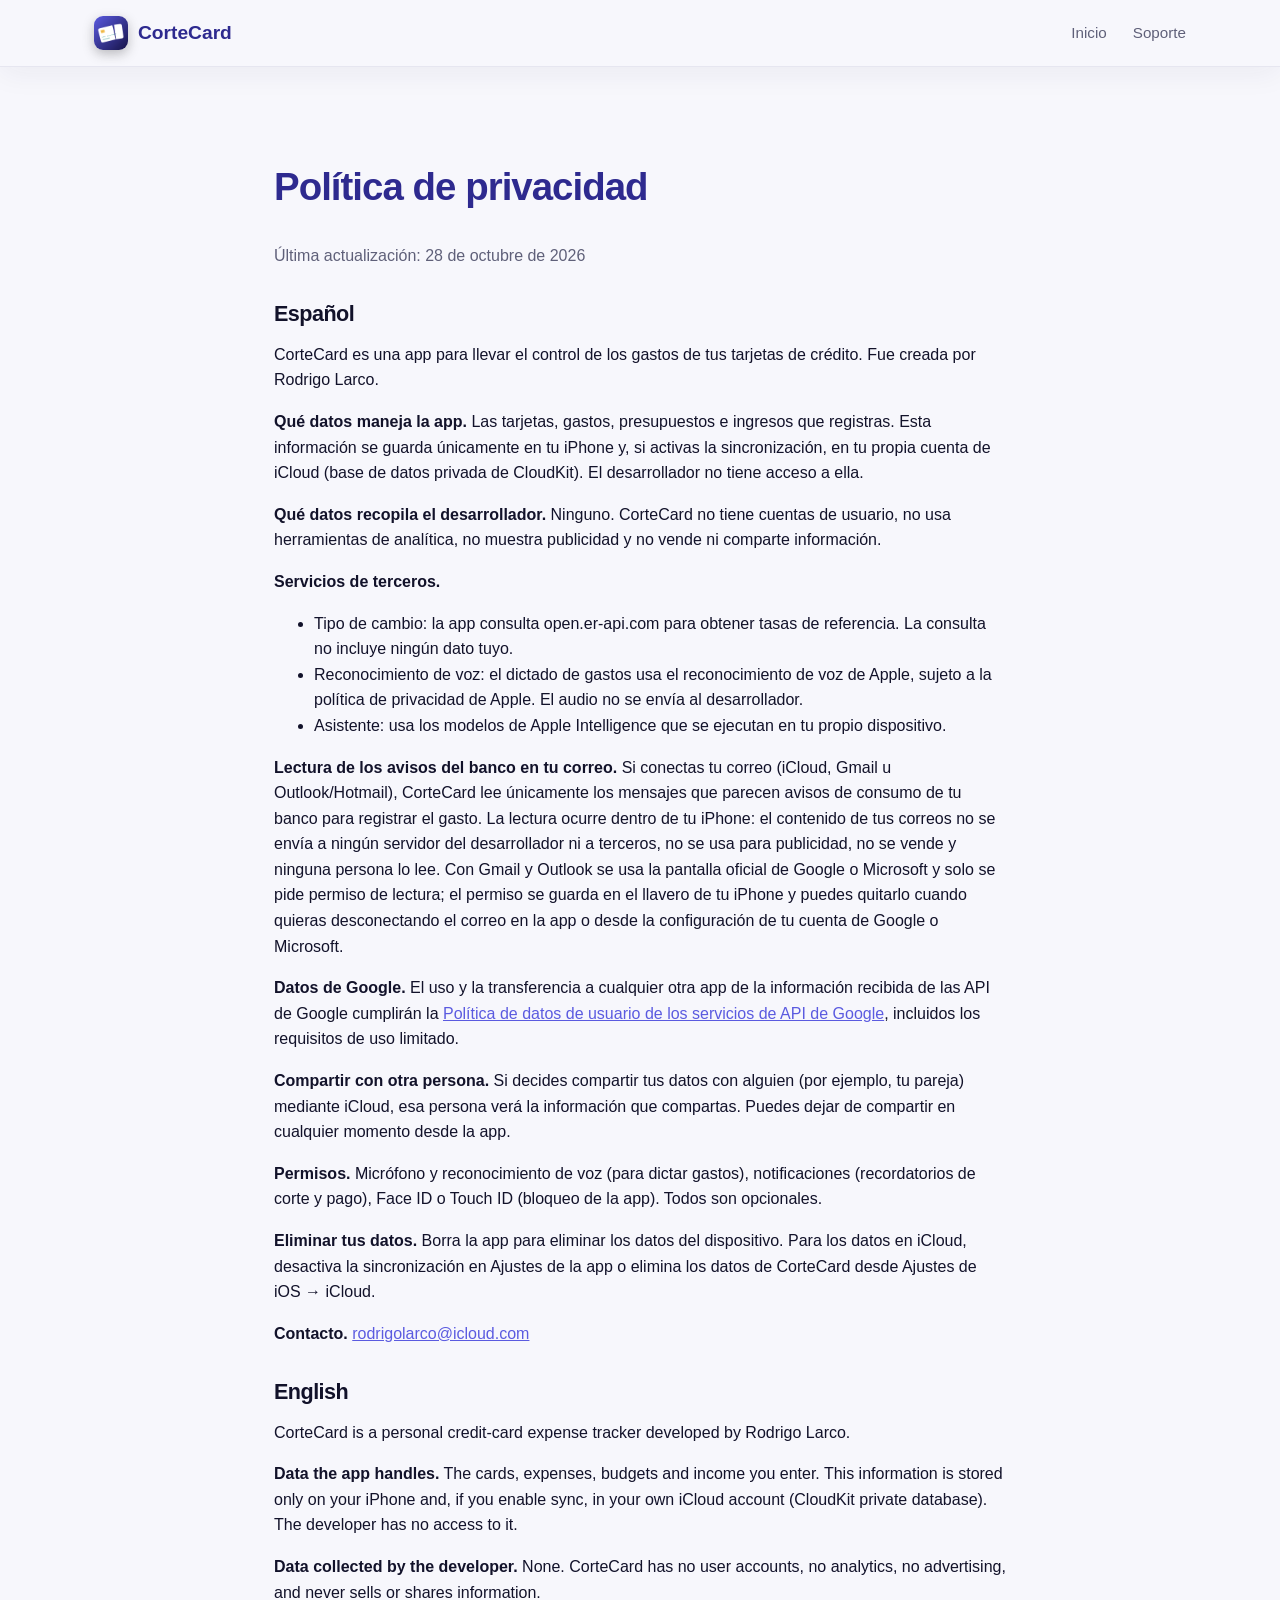
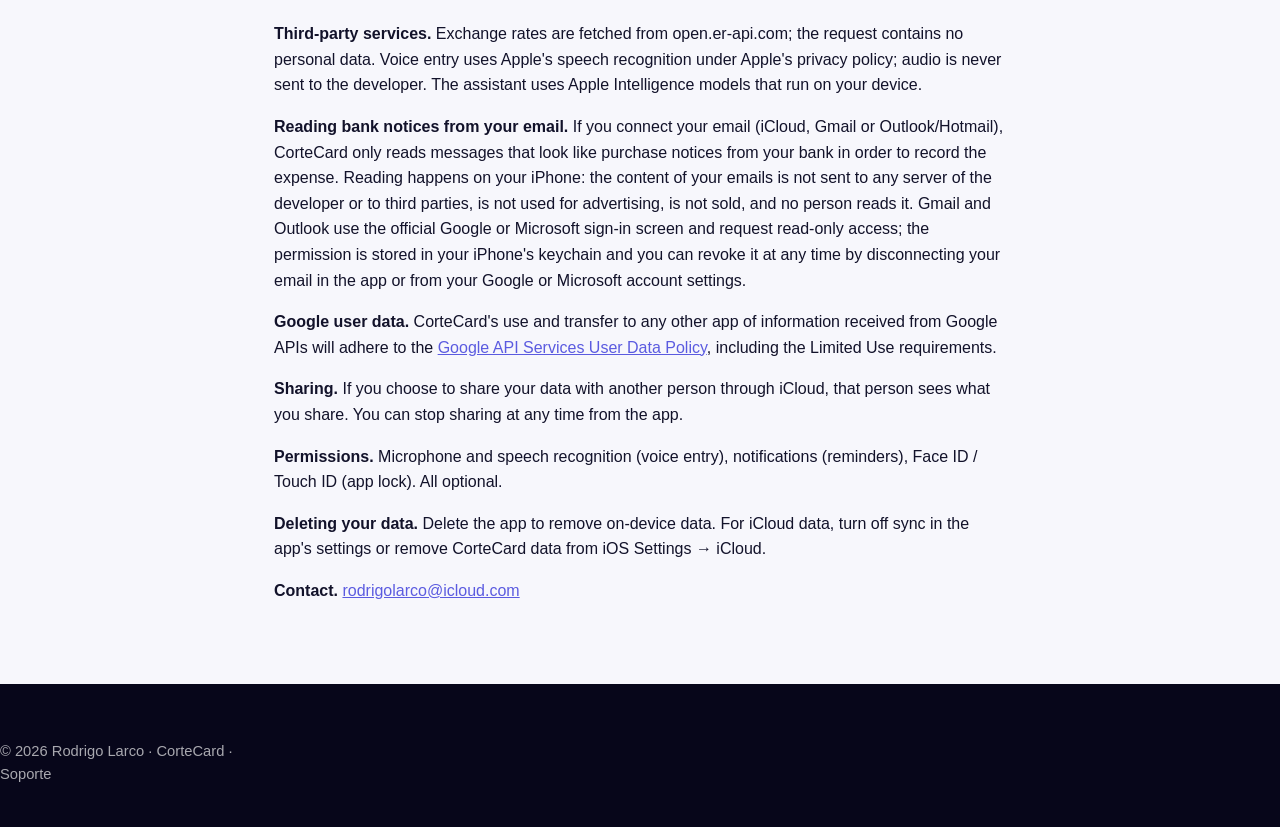
==== commit 20ad1c1f: "Privacidad: lectura de avisos del banco en iCloud, Gmail y Outlook (en el iPhone, solo lectura) y us" ====
--- a/privacidad.html
+++ b/privacidad.html
@@ -18,6 +18,8 @@
 <ul><li>Tipo de cambio: la app consulta open.er-api.com para obtener tasas de referencia. La consulta no incluye ningún dato tuyo.</li>
 <li>Reconocimiento de voz: el dictado de gastos usa el reconocimiento de voz de Apple, sujeto a la política de privacidad de Apple. El audio no se envía al desarrollador.</li>
 <li>Asistente: usa los modelos de Apple Intelligence que se ejecutan en tu propio dispositivo.</li></ul>
+<p><strong>Lectura de los avisos del banco en tu correo.</strong> Si conectas tu correo (iCloud, Gmail u Outlook/Hotmail), CorteCard lee únicamente los mensajes que parecen avisos de consumo de tu banco para registrar el gasto. La lectura ocurre dentro de tu iPhone: el contenido de tus correos no se envía a ningún servidor del desarrollador ni a terceros, no se usa para publicidad, no se vende y ninguna persona lo lee. Con Gmail y Outlook se usa la pantalla oficial de Google o Microsoft y solo se pide permiso de lectura; el permiso se guarda en el llavero de tu iPhone y puedes quitarlo cuando quieras desconectando el correo en la app o desde la configuración de tu cuenta de Google o Microsoft.</p>
+<p><strong>Datos de Google.</strong> El uso y la transferencia a cualquier otra app de la información recibida de las API de Google cumplirán la <a href="https://developers.google.com/terms/api-services-user-data-policy">Política de datos de usuario de los servicios de API de Google</a>, incluidos los requisitos de uso limitado.</p>
 <p><strong>Compartir con otra persona.</strong> Si decides compartir tus datos con alguien (por ejemplo, tu pareja) mediante iCloud, esa persona verá la información que compartas. Puedes dejar de compartir en cualquier momento desde la app.</p>
 <p><strong>Permisos.</strong> Micrófono y reconocimiento de voz (para dictar gastos), notificaciones (recordatorios de corte y pago), Face ID o Touch ID (bloqueo de la app). Todos son opcionales.</p>
 <p><strong>Eliminar tus datos.</strong> Borra la app para eliminar los datos del dispositivo. Para los datos en iCloud, desactiva la sincronización en Ajustes de la app o elimina los datos de CorteCard desde Ajustes de iOS → iCloud.</p>
@@ -27,6 +29,8 @@
 <p><strong>Data the app handles.</strong> The cards, expenses, budgets and income you enter. This information is stored only on your iPhone and, if you enable sync, in your own iCloud account (CloudKit private database). The developer has no access to it.</p>
 <p><strong>Data collected by the developer.</strong> None. CorteCard has no user accounts, no analytics, no advertising, and never sells or shares information.</p>
 <p><strong>Third-party services.</strong> Exchange rates are fetched from open.er-api.com; the request contains no personal data. Voice entry uses Apple&#x27;s speech recognition under Apple&#x27;s privacy policy; audio is never sent to the developer. The assistant uses Apple Intelligence models that run on your device.</p>
+<p><strong>Reading bank notices from your email.</strong> If you connect your email (iCloud, Gmail or Outlook/Hotmail), CorteCard only reads messages that look like purchase notices from your bank in order to record the expense. Reading happens on your iPhone: the content of your emails is not sent to any server of the developer or to third parties, is not used for advertising, is not sold, and no person reads it. Gmail and Outlook use the official Google or Microsoft sign-in screen and request read-only access; the permission is stored in your iPhone&#x27;s keychain and you can revoke it at any time by disconnecting your email in the app or from your Google or Microsoft account settings.</p>
+<p><strong>Google user data.</strong> CorteCard&#x27;s use and transfer to any other app of information received from Google APIs will adhere to the <a href="https://developers.google.com/terms/api-services-user-data-policy">Google API Services User Data Policy</a>, including the Limited Use requirements.</p>
 <p><strong>Sharing.</strong> If you choose to share your data with another person through iCloud, that person sees what you share. You can stop sharing at any time from the app.</p>
 <p><strong>Permissions.</strong> Microphone and speech recognition (voice entry), notifications (reminders), Face ID / Touch ID (app lock). All optional.</p>
 <p><strong>Deleting your data.</strong> Delete the app to remove on-device data. For iCloud data, turn off sync in the app&#x27;s settings or remove CorteCard data from iOS Settings → iCloud.</p>
--- a/estilo.css
+++ b/estilo.css
@@ -103,7 +103,9 @@
 /* ===== PASOS ===== */
 .pasos{display:grid;grid-template-columns:repeat(3,1fr);gap:22px;position:relative}
 .paso{background:#fff;border:1px solid var(--linea);border-radius:var(--r);padding:30px 28px;position:relative;overflow:hidden}
-.paso .n{font-family:var(--fuente);font-weight:800;font-size:3rem;line-height:1;color:var(--indigo-claro);opacity:.18;position:absolute;right:22px;top:14px}
+.paso .n{font-family:var(--fuente);font-weight:800;font-size:4.5rem;line-height:1;color:var(--indigo-claro);opacity:.1;position:absolute;right:18px;top:6px}
+.pasos:before{content:"";position:absolute;top:56px;left:12%;right:12%;height:2px;background:linear-gradient(90deg,transparent,var(--lila),transparent);z-index:0}
+.paso{z-index:1}
 .paso .ico{width:52px;height:52px;border-radius:16px;background:linear-gradient(135deg,var(--indigo-claro),var(--indigo));color:#fff;display:grid;place-items:center;font-size:24px;margin-bottom:18px;box-shadow:0 10px 24px rgba(91,91,224,.3)}
 .paso h3{margin:0 0 8px;font-size:1.2rem}.paso p{margin:0;color:var(--gris)}
 
@@ -122,6 +124,15 @@
 .lista li{display:flex;gap:14px;align-items:flex-start;color:var(--gris)}
 .lista li b{color:var(--texto)}
 .lista li i{flex:none;width:30px;height:30px;border-radius:10px;background:linear-gradient(135deg,var(--indigo-claro),var(--indigo));color:#fff;display:grid;place-items:center;font-style:normal;font-size:15px;margin-top:1px}
+
+/* ===== WIDGET ===== */
+.widget{background:linear-gradient(180deg,#EEF0FF,var(--fondo) 70%)}
+.widget .in{display:grid;grid-template-columns:1fr 1fr;gap:64px;align-items:center}
+.tel-widget{position:relative;justify-self:center;width:340px;border-radius:52px 52px 0 0;background:#0f0f1a;padding:12px 12px 0;box-shadow:0 40px 80px rgba(30,27,75,.3);overflow:hidden}
+.tel-widget img{border-radius:40px 40px 0 0;width:100%;height:auto}
+.tel-widget .borde{position:absolute;left:0;right:0;bottom:0;height:90px;background:linear-gradient(180deg,transparent,var(--fondo))}
+.tel-widget:before{content:"";position:absolute;top:24px;left:50%;transform:translateX(-50%);width:96px;height:28px;border-radius:999px;background:#000;z-index:2}
+@media (max-width:980px){.widget .in{grid-template-columns:1fr}.tel-widget{width:300px}}
 
 /* ===== BENTO ===== */
 .bento{display:grid;grid-template-columns:repeat(6,1fr);grid-auto-rows:minmax(180px,auto);gap:18px}
@@ -203,6 +214,17 @@
 .tabla td.cc{background:#F3F3FF;font-weight:600}
 .si{color:var(--verde);font-weight:800}.no{color:var(--gris-claro)}.med{color:var(--naranja);font-weight:700}
 
+/* ===== SECCIÓN OSCURA (modelo) ===== */
+.oscuro{background:var(--noche);color:#fff;position:relative;overflow:hidden}
+.oscuro:before{content:"";position:absolute;inset:0;background:radial-gradient(45% 50% at 85% 15%,rgba(91,91,224,.4),transparent 65%),radial-gradient(40% 50% at 10% 85%,rgba(46,42,143,.55),transparent 65%)}
+.oscuro .wrap{position:relative}.oscuro .kicker{color:var(--lila)}.oscuro .sub{color:rgba(255,255,255,.72)}
+.oscuro .fila .texto p,.oscuro .lista li{color:rgba(255,255,255,.75)}.oscuro .lista li b{color:#fff}
+.oscuro .cita{background:rgba(255,255,255,.07);border-left-color:var(--lila);color:#fff}.oscuro .cita small{color:rgba(255,255,255,.55)}
+.oscuro .shot{box-shadow:0 40px 90px rgba(0,0,0,.55)}
+.oscuro .fila{padding:48px 0}
+/* transición portada → contenido */
+.hero:after{content:"";position:absolute;left:0;right:0;bottom:0;height:120px;background:linear-gradient(180deg,transparent,rgba(247,247,252,.06))}
+
 /* ===== PRECIO ===== */
 .precio .caja-precio{background:var(--noche);color:#fff;border-radius:36px;padding:56px 48px;display:grid;grid-template-columns:1fr 1fr;gap:48px;align-items:center;position:relative;overflow:hidden}
 .precio .caja-precio:before{content:"";position:absolute;inset:0;background:radial-gradient(55% 65% at 95% 10%,rgba(91,91,224,.55),transparent 65%)}
@@ -271,3 +293,6 @@
  .precio .caja-precio{padding:36px 22px;border-radius:28px}.final .caja-final{padding:48px 22px;border-radius:28px}
  footer .cols{grid-template-columns:1fr}
 }
+
+/* Distintivo oficial de Apple: se usa tal cual, sin fondo ni borde extra. */
+.badge-store{display:inline-flex;align-items:center;line-height:0}.badge-store img{height:54px;width:auto;display:block}
